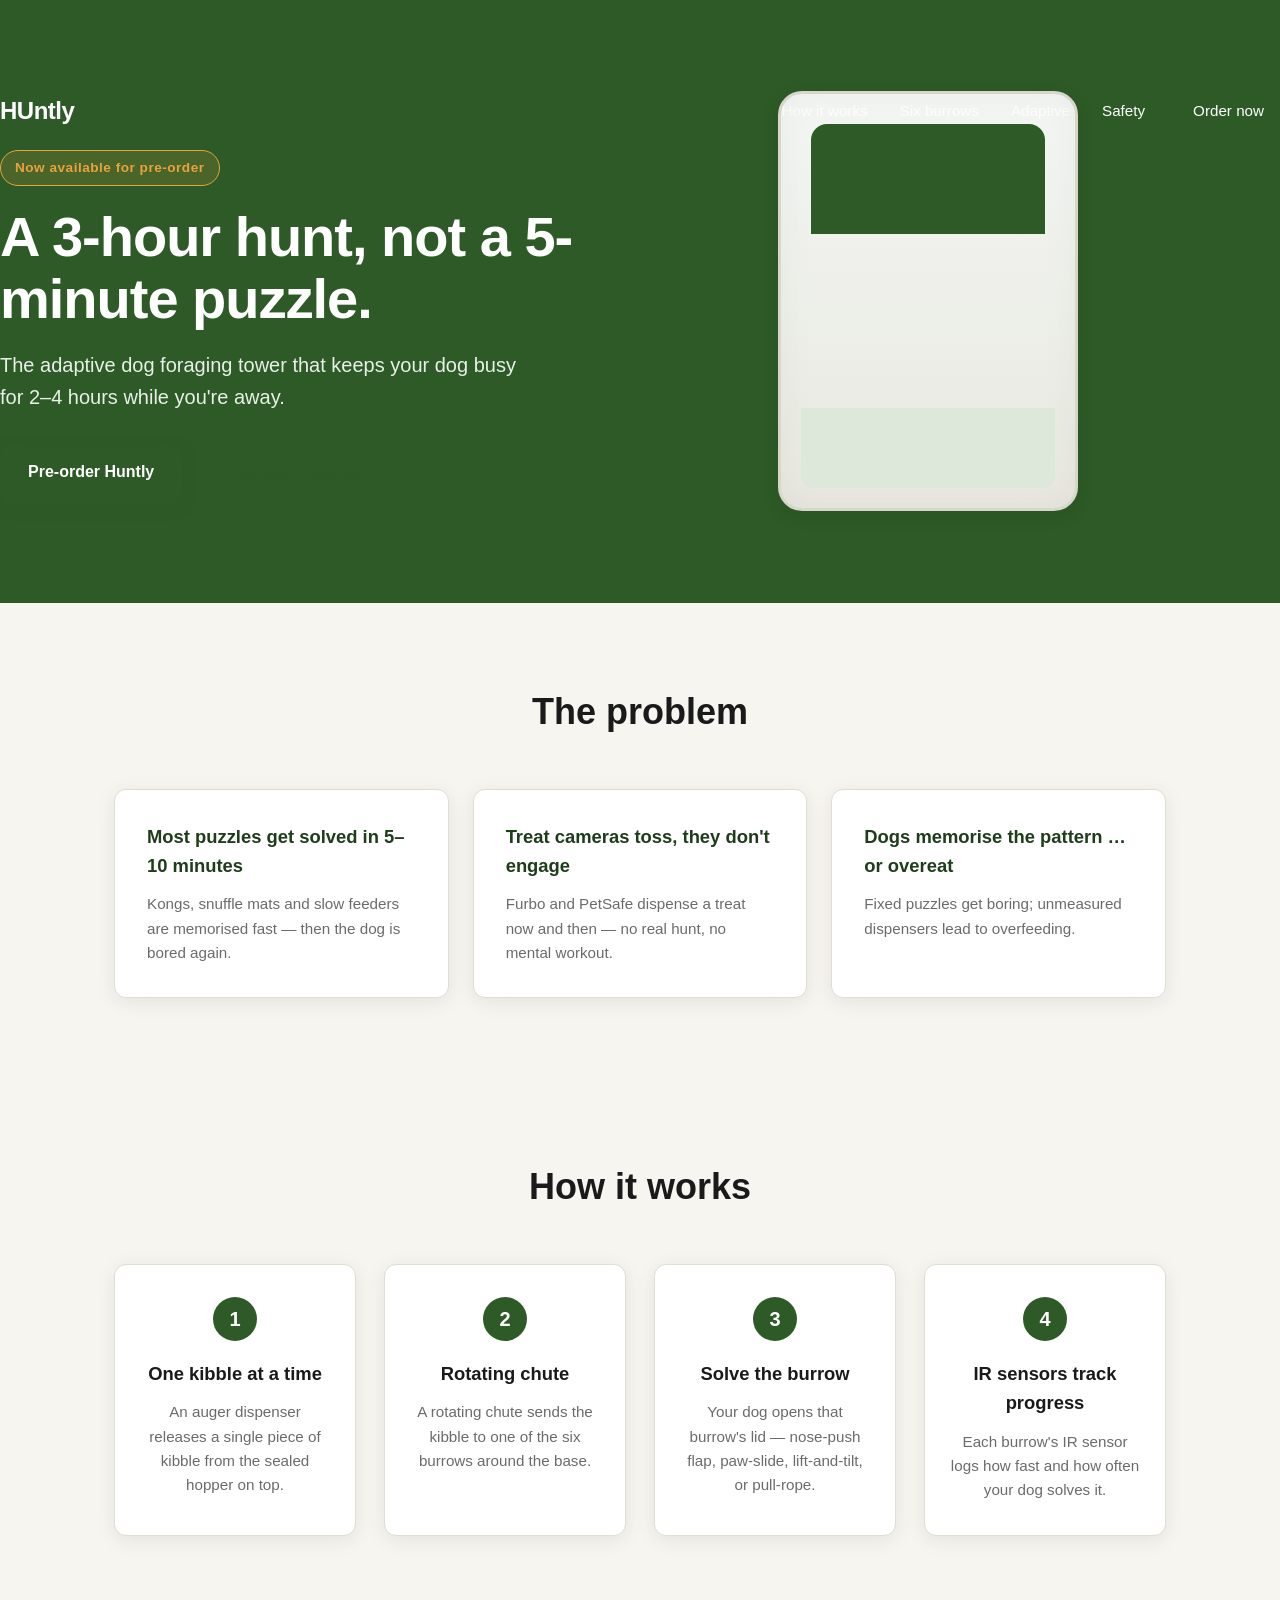
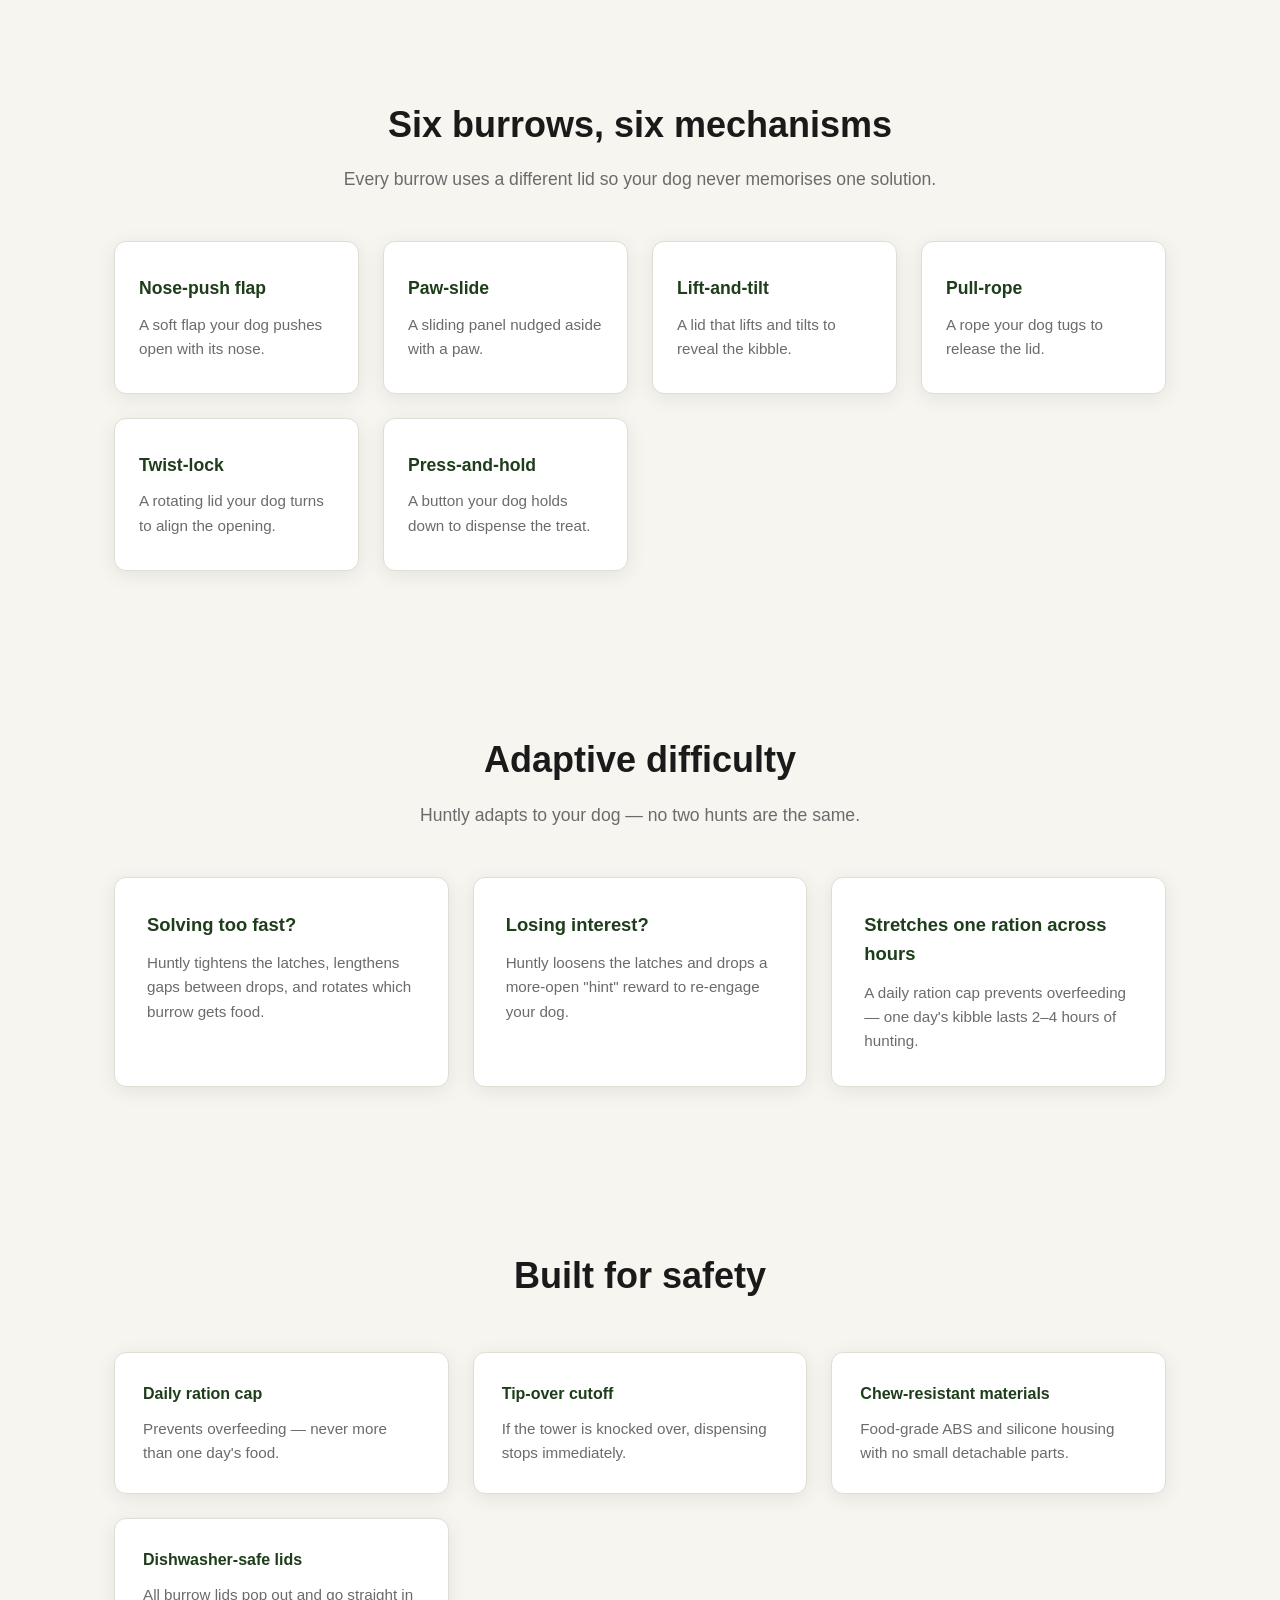
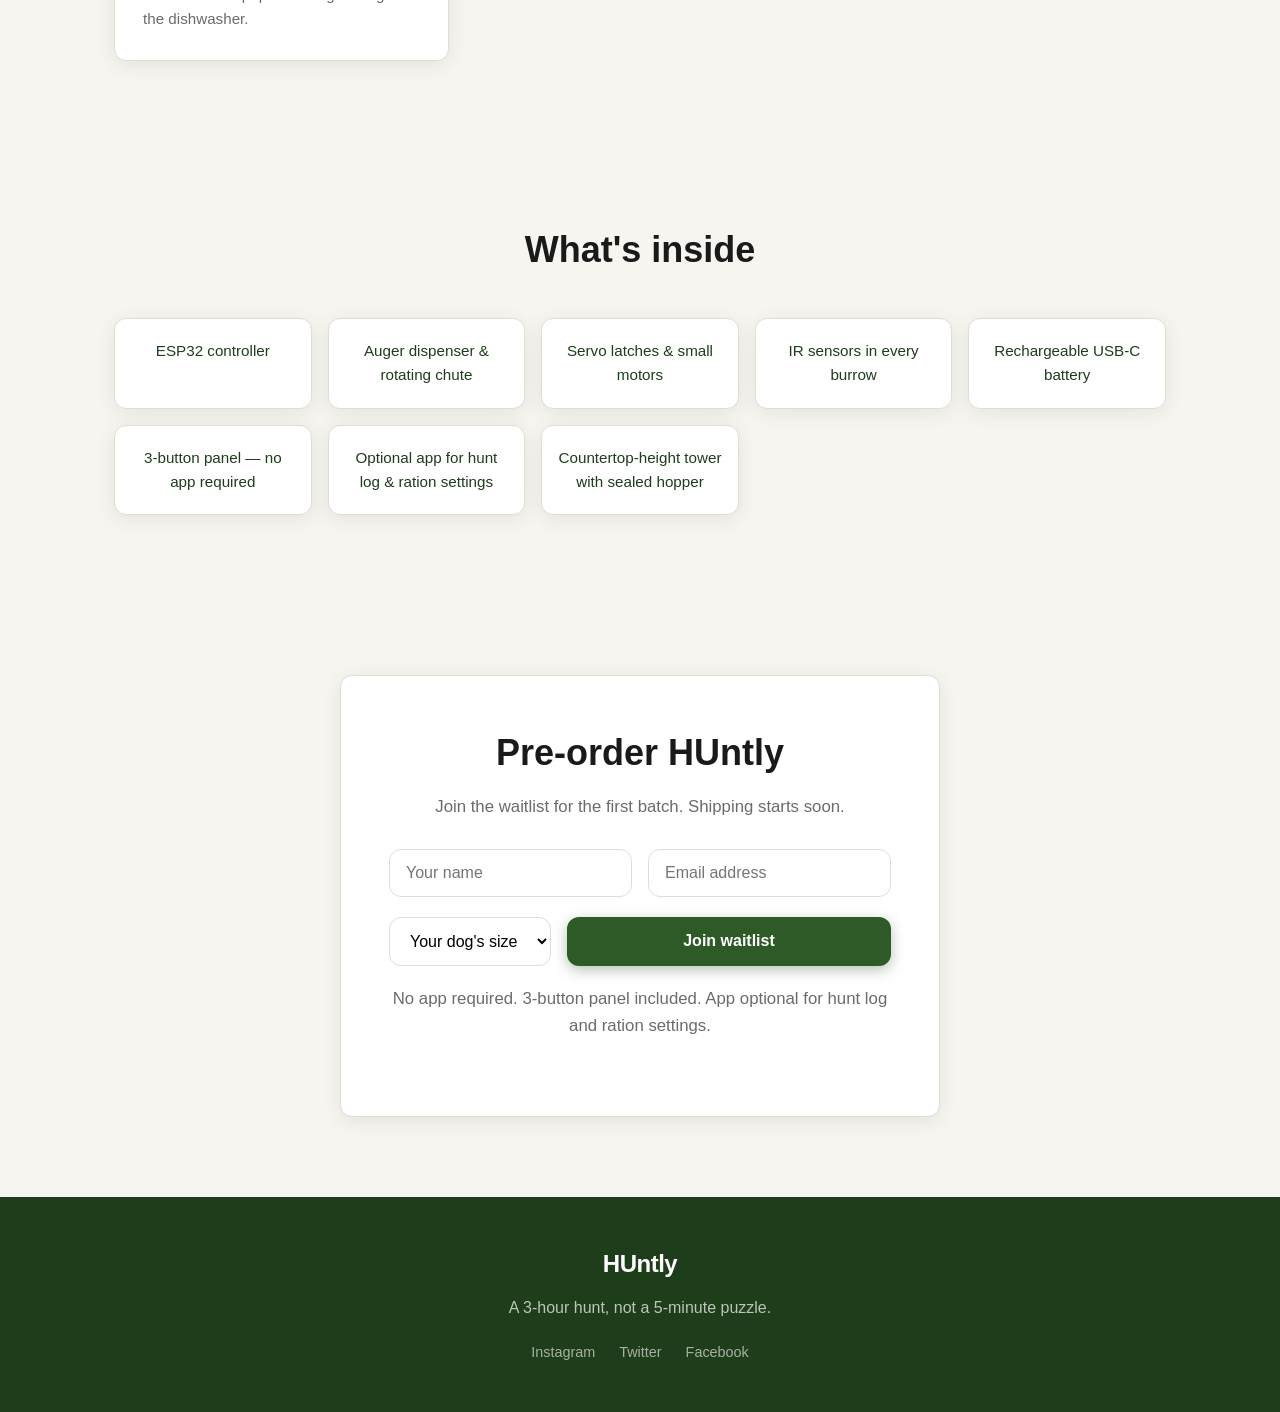
==== index.html @ b4125ae3 "Initial commit: HUntly landing page" ====
<!DOCTYPE html>
<html lang="en">
<head>
  <meta charset="UTF-8">
  <meta name="viewport" content="width=device-width, initial-scale=1.0">
  <title>HUntly — A 3-hour hunt, not a 5-minute puzzle</title>
  <link rel="stylesheet" href="style.css">
</head>
<body>
  <header class="hero">
    <nav class="nav">
      <div class="logo">HUntly</div>
      <ul class="nav-links">
        <li><a href="#how-it-works">How it works</a></li>
        <li><a href="#burrows">Six burrows</a></li>
        <li><a href="#adaptive">Adaptive</a></li>
        <li><a href="#safety">Safety</a></li>
        <li><a href="#order" class="cta">Order now</a></li>
      </ul>
    </nav>
    <div class="hero-content">
      <span class="badge">Now available for pre-order</span>
      <h1>A 3-hour hunt, not a 5-minute puzzle.</h1>
      <p class="subtitle">The adaptive dog foraging tower that keeps your dog busy for 2&ndash;4 hours while you're away.</p>
      <div class="hero-actions">
        <a href="#order" class="btn btn-primary">Pre-order Huntly</a>
        <a href="#how-it-works" class="btn btn-outline">See how it works</a>
      </div>
    </div>
    <div class="hero-visual">
      <div class="tower"></div>
    </div>
  </header>

  <section id="problem" class="section problem">
    <div class="container">
      <h2>The problem</h2>
      <div class="problem-grid">
        <div class="problem-card">
          <h3>Most puzzles get solved in 5&ndash;10 minutes</h3>
          <p>Kongs, snuffle mats and slow feeders are memorised fast &mdash; then the dog is bored again.</p>
        </div>
        <div class="problem-card">
          <h3>Treat cameras toss, they don't engage</h3>
          <p>Furbo and PetSafe dispense a treat now and then &mdash; no real hunt, no mental workout.</p>
        </div>
        <div class="problem-card">
          <h3>Dogs memorise the pattern &hellip; or overeat</h3>
          <p>Fixed puzzles get boring; unmeasured dispensers lead to overfeeding.</p>
        </div>
      </div>
    </div>
  </section>

  <section id="how-it-works" class="section how-it-works">
    <div class="container">
      <h2>How it works</h2>
      <div class="steps">
        <div class="step">
          <div class="step-number">1</div>
          <h3>One kibble at a time</h3>
          <p>An auger dispenser releases a single piece of kibble from the sealed hopper on top.</p>
        </div>
        <div class="step">
          <div class="step-number">2</div>
          <h3>Rotating chute</h3>
          <p>A rotating chute sends the kibble to one of the six burrows around the base.</p>
        </div>
        <div class="step">
          <div class="step-number">3</div>
          <h3>Solve the burrow</h3>
          <p>Your dog opens that burrow's lid &mdash; nose-push flap, paw-slide, lift-and-tilt, or pull-rope.</p>
        </div>
        <div class="step">
          <div class="step-number">4</div>
          <h3>IR sensors track progress</h3>
          <p>Each burrow's IR sensor logs how fast and how often your dog solves it.</p>
        </div>
      </div>
    </div>
  </section>

  <section id="burrows" class="section burrows">
    <div class="container">
      <h2>Six burrows, six mechanisms</h2>
      <p class="section-intro">Every burrow uses a different lid so your dog never memorises one solution.</p>
      <div class="burrow-grid">
        <div class="burrow-card">
          <h4>Nose-push flap</h4>
          <p>A soft flap your dog pushes open with its nose.</p>
        </div>
        <div class="burrow-card">
          <h4>Paw-slide</h4>
          <p>A sliding panel nudged aside with a paw.</p>
        </div>
        <div class="burrow-card">
          <h4>Lift-and-tilt</h4>
          <p>A lid that lifts and tilts to reveal the kibble.</p>
        </div>
        <div class="burrow-card">
          <h4>Pull-rope</h4>
          <p>A rope your dog tugs to release the lid.</p>
        </div>
        <div class="burrow-card">
          <h4>Twist-lock</h4>
          <p>A rotating lid your dog turns to align the opening.</p>
        </div>
        <div class="burrow-card">
          <h4>Press-and-hold</h4>
          <p>A button your dog holds down to dispense the treat.</p>
        </div>
      </div>
    </div>
  </section>

  <section id="adaptive" class="section adaptive">
    <div class="container">
      <h2>Adaptive difficulty</h2>
      <p class="section-intro">Huntly adapts to your dog &mdash; no two hunts are the same.</p>
      <div class="adaptive-grid">
        <div class="adaptive-card">
          <h3>Solving too fast?</h3>
          <p>Huntly tightens the latches, lengthens gaps between drops, and rotates which burrow gets food.</p>
        </div>
        <div class="adaptive-card">
          <h3>Losing interest?</h3>
          <p>Huntly loosens the latches and drops a more-open "hint" reward to re-engage your dog.</p>
        </div>
        <div class="adaptive-card">
          <h3>Stretches one ration across hours</h3>
          <p>A daily ration cap prevents overfeeding &mdash; one day's kibble lasts 2&ndash;4 hours of hunting.</p>
        </div>
      </div>
    </div>
  </section>

  <section id="safety" class="section safety">
    <div class="container">
      <h2>Built for safety</h2>
      <div class="safety-grid">
        <div class="safety-card">
          <h4>Daily ration cap</h4>
          <p>Prevents overfeeding &mdash; never more than one day's food.</p>
        </div>
        <div class="safety-card">
          <h4>Tip-over cutoff</h4>
          <p>If the tower is knocked over, dispensing stops immediately.</p>
        </div>
        <div class="safety-card">
          <h4>Chew-resistant materials</h4>
          <p>Food-grade ABS and silicone housing with no small detachable parts.</p>
        </div>
        <div class="safety-card">
          <h4>Dishwasher-safe lids</h4>
          <p>All burrow lids pop out and go straight in the dishwasher.</p>
        </div>
      </div>
    </div>
  </section>

  <section id="specs" class="section specs">
    <div class="container">
      <h2>What's inside</h2>
      <div class="specs-grid">
        <div class="spec-card">ESP32 controller</div>
        <div class="spec-card">Auger dispenser &amp; rotating chute</div>
        <div class="spec-card">Servo latches &amp; small motors</div>
        <div class="spec-card">IR sensors in every burrow</div>
        <div class="spec-card">Rechargeable USB-C battery</div>
        <div class="spec-card">3-button panel &mdash; no app required</div>
        <div class="spec-card">Optional app for hunt log &amp; ration settings</div>
        <div class="spec-card">Countertop-height tower with sealed hopper</div>
      </div>
    </div>
  </section>

  <section id="order" class="section order">
    <div class="container order-card">
      <h2>Pre-order HUntly</h2>
      <p>Join the waitlist for the first batch. Shipping starts soon.</p>
      <form id="order-form">
        <div class="form-row">
          <input type="text" name="name" placeholder="Your name" required>
          <input type="email" name="email" placeholder="Email address" required>
        </div>
        <div class="form-row">
          <select name="dog-size" required>
            <option value="">Your dog's size</option>
            <option>Small</option>
            <option>Medium</option>
            <option>Large</option>
          </select>
          <button type="submit" class="btn btn-primary btn-block">Join waitlist</button>
        </div>
      </form>
      <p class="form-note">No app required. 3-button panel included. App optional for hunt log and ration settings.</p>
    </div>
  </section>

  <footer>
    <div class="container">
      <div class="logo">HUntly</div>
      <p>A 3-hour hunt, not a 5-minute puzzle.</p>
      <div class="social">
        <a href="#">Instagram</a>
        <a href="#">Twitter</a>
        <a href="#">Facebook</a>
      </div>
    </div>
  </footer>

  <script src="script.js"></script>
</body>
</html>
---- style.css ----
* {
  margin: 0;
  padding: 0;
  box-sizing: border-box;
}

:root {
  --primary: #2d5a27;
  --primary-dark: #1e3d1a;
  --accent: #e8a33d;
  --accent-dark: #c98a2f;
  --bg: #f7f5f0;
  --surface: #ffffff;
  --text: #1a1a1a;
  --text-muted: #6b6b6b;
  --border: #e0ddd3;
  --success: #4caf50;
  --radius: 12px;
  --shadow: 0 4px 20px rgba(0, 0, 0, 0.08);
}

html {
  scroll-behavior: smooth;
}

body {
  font-family: -apple-system, BlinkMacSystemFont, 'Segoe UI', Roboto, Oxygen, Ubuntu, Cantarell, sans-serif;
  background: var(--bg);
  color: var(--text);
  line-height: 1.6;
}

a {
  color: inherit;
  text-decoration: none;
}

ul {
  list-style: none;
}

img {
  max-width: 100%;
  display: block;
}

.container {
  max-width: 1100px;
  margin: 0 auto;
  padding: 0 24px;
}

.section {
  padding: 80px 0;
}

.section-intro {
  color: var(--text-muted);
  max-width: 700px;
  margin: 0 auto 48px;
  text-align: center;
  font-size: 1.1rem;
}

.btn {
  display: inline-block;
  padding: 14px 28px;
  border-radius: var(--radius);
  font-weight: 600;
  font-size: 1rem;
  cursor: pointer;
  border: none;
  transition: transform 0.2s, box-shadow 0.2s;
}

.btn:hover {
  transform: translateY(-2px);
}

.btn:active {
  transform: translateY(0);
}

.btn-primary {
  background: var(--primary);
  color: #fff;
  box-shadow: 0 4px 14px rgba(45, 90, 39, 0.35);
}

.btn-primary:hover {
  background: var(--primary-dark);
}

.btn-outline {
  background: transparent;
  color: var(--primary);
  border: 2px solid var(--primary);
}

.btn-outline:hover {
  background: var(--primary);
  color: #fff;
}

.btn-block {
  width: 100%;
}

/* Nav */
.nav {
  display: flex;
  justify-content: space-between;
  align-items: center;
  padding: 20px 0;
}

.logo {
  font-size: 1.5rem;
  font-weight: 800;
  letter-spacing: -0.5px;
  color: var(--primary);
}

.nav-links {
  display: flex;
  gap: 32px;
}

.nav-links li a {
  font-weight: 500;
  color: var(--text);
  font-size: 0.95rem;
  transition: color 0.2s;
}

.nav-links li a:hover,
.nav-links li a.cta {
  color: var(--primary);
}

.nav-links li a.cta {
  background: var(--primary);
  color: #fff;
  padding: 8px 16px;
  border-radius: 6px;
}

.nav-links li a.cta:hover {
  background: var(--primary-dark);
  color: #fff;
}

/* Hero */
.hero {
  background: var(--primary);
  color: #fff;
  padding: 72px 0 100px;
  position: relative;
  overflow: hidden;
}

.hero .nav {
  color: #fff;
}

.hero .nav .logo {
  color: #fff;
}

.hero .nav-links li a {
  color: #fff;
}

.hero .nav-links li a:hover {
  color: var(--accent);
}

.hero-content {
  max-width: 640px;
}

.badge {
  display: inline-block;
  padding: 6px 14px;
  background: rgba(232, 163, 61, 0.15);
  color: var(--accent);
  border: 1px solid var(--accent);
  border-radius: 20px;
  font-size: 0.85rem;
  font-weight: 700;
  letter-spacing: 0.5px;
  margin-bottom: 20px;
}

.hero h1 {
  font-size: 3.5rem;
  line-height: 1.1;
  margin-bottom: 20px;
  letter-spacing: -1px;
}

.hero .subtitle {
  font-size: 1.25rem;
  color: rgba(255, 255, 255, 0.9);
  margin-bottom: 32px;
  max-width: 520px;
}

.hero-actions {
  display: flex;
  gap: 16px;
  flex-wrap: wrap;
}

.hero-visual {
  position: absolute;
  right: 0;
  top: 0;
  bottom: 0;
  width: 55%;
  display: flex;
  align-items: center;
  justify-content: center;
  opacity: 0.95;
}

.tower {
  width: 300px;
  height: 420px;
  background: linear-gradient(180deg, #ffffff 0%, #f2f0ea 100%);
  border: 3px solid var(--border);
  border-radius: 24px;
  box-shadow: var(--shadow), inset 0 0 40px rgba(0,0,0,0.04);
  position: relative;
  overflow: hidden;
}

.tower::before {
  content: "";
  position: absolute;
  top: 30px;
  left: 30px;
  right: 30px;
  height: 110px;
  background: var(--primary);
  border-radius: 16px 16px 0 0;
}

.tower::after {
  content: "";
  position: absolute;
  bottom: 20px;
  left: 20px;
  right: 20px;
  height: 80px;
  background: #e8f0e4;
  border-radius: 0 0 12px 12px;
}

.burrow {
  position: absolute;
  width: 52px;
  height: 52px;
  background: #d9ddd4;
  border: 2px solid var(--primary);
  border-radius: 10px;
}

.burrow-1 { top: 180px; left: 20px; }
.burrow-2 { top: 280px; left: 40px; }
.burrow-3 { top: 320px; right: 20px; }
.burrow-4 { top: 220px; right: 40px; }
.burrow-5 { top: 160px; right: 120px; }
.burrow-6 { top: 240px; left: 120px; }

/* Problem */
.problem h2 {
  text-align: center;
  font-size: 2.25rem;
  margin-bottom: 48px;
}

.problem-grid {
  display: grid;
  grid-template-columns: repeat(auto-fit, minmax(280px, 1fr));
  gap: 24px;
}

.problem-card {
  background: var(--surface);
  padding: 32px;
  border-radius: var(--radius);
  border: 1px solid var(--border);
  box-shadow: var(--shadow);
}

.problem-card h3 {
  font-size: 1.15rem;
  margin-bottom: 12px;
  color: var(--primary-dark);
}

.problem-card p {
  color: var(--text-muted);
  font-size: 0.95rem;
}

/* How it works */
.how-it-works h2 {
  text-align: center;
  font-size: 2.25rem;
  margin-bottom: 48px;
}

.steps {
  display: grid;
  grid-template-columns: repeat(auto-fit, minmax(220px, 1fr));
  gap: 28px;
}

.step {
  background: var(--surface);
  padding: 32px 24px;
  border-radius: var(--radius);
  border: 1px solid var(--border);
  text-align: center;
  box-shadow: var(--shadow);
}

.step-number {
  width: 44px;
  height: 44px;
  background: var(--primary);
  color: #fff;
  border-radius: 50%;
  display: flex;
  align-items: center;
  justify-content: center;
  font-size: 1.25rem;
  font-weight: 700;
  margin: 0 auto 18px;
}

.step h3 {
  font-size: 1.15rem;
  margin-bottom: 12px;
}

.step p {
  color: var(--text-muted);
  font-size: 0.95rem;
}

/* Burrows */
.burrows h2 {
  text-align: center;
  font-size: 2.25rem;
  margin-bottom: 12px;
}

.burrow-grid {
  display: grid;
  grid-template-columns: repeat(auto-fit, minmax(240px, 1fr));
  gap: 24px;
  margin-top: 40px;
}

.burrow-card {
  background: var(--surface);
  padding: 32px 24px;
  border-radius: var(--radius);
  border: 1px solid var(--border);
  box-shadow: var(--shadow);
}

.burrow-card h4 {
  font-size: 1.1rem;
  margin-bottom: 10px;
  color: var(--primary-dark);
}

.burrow-card p {
  color: var(--text-muted);
  font-size: 0.95rem;
}

/* Adaptive */
.adaptive h2 {
  text-align: center;
  font-size: 2.25rem;
  margin-bottom: 12px;
}

.adaptive-grid {
  display: grid;
  grid-template-columns: repeat(auto-fit, minmax(300px, 1fr));
  gap: 24px;
  margin-top: 40px;
}

.adaptive-card {
  background: var(--surface);
  padding: 32px;
  border-radius: var(--radius);
  border: 1px solid var(--border);
  box-shadow: var(--shadow);
}

.adaptive-card h3 {
  font-size: 1.15rem;
  margin-bottom: 12px;
  color: var(--primary-dark);
}

.adaptive-card p {
  color: var(--text-muted);
  font-size: 0.95rem;
}

/* Safety */
.safety h2 {
  text-align: center;
  font-size: 2.25rem;
  margin-bottom: 48px;
}

.safety-grid {
  display: grid;
  grid-template-columns: repeat(auto-fit, minmax(260px, 1fr));
  gap: 24px;
}

.safety-card {
  background: var(--surface);
  padding: 28px;
  border-radius: var(--radius);
  border: 1px solid var(--border);
  box-shadow: var(--shadow);
}

.safety-card h4 {
  font-size: 1rem;
  margin-bottom: 10px;
  color: var(--primary-dark);
}

.safety-card p {
  color: var(--text-muted);
  font-size: 0.95rem;
}

/* Specs */
.specs h2 {
  text-align: center;
  font-size: 2.25rem;
  margin-bottom: 40px;
}

.specs-grid {
  display: grid;
  grid-template-columns: repeat(auto-fill, minmax(180px, 1fr));
  gap: 16px;
}

.spec-card {
  background: var(--surface);
  padding: 20px 16px;
  border-radius: var(--radius);
  border: 1px solid var(--border);
  text-align: center;
  font-size: 0.95rem;
  font-weight: 500;
  color: var(--primary-dark);
  box-shadow: var(--shadow);
}

/* Order */
.order h2 {
  text-align: center;
  font-size: 2.25rem;
  margin-bottom: 12px;
}

.order-card {
  max-width: 600px;
  margin: 0 auto;
  background: var(--surface);
  padding: 48px;
  border-radius: var(--radius);
  border: 1px solid var(--border);
  box-shadow: var(--shadow);
  text-align: center;
}

.order-card p {
  color: var(--text-muted);
  margin-bottom: 28px;
  font-size: 1.05rem;
}

.form-row {
  display: flex;
  gap: 16px;
  margin-bottom: 20px;
}

.form-row input,
.form-row select {
  flex: 1;
  padding: 14px 16px;
  border: 1px solid var(--border);
  border-radius: var(--radius);
  font-size: 1rem;
  background: #fff;
}

.form-row input:focus,
.form-row select:focus {
  outline: none;
  border-color: var(--primary);
}

.form-note {
  margin-top: 20px;
  font-size: 0.85rem;
  color: var(--text-muted);
}

/* Footer */
footer {
  background: var(--primary-dark);
  color: #fff;
  padding: 48px 0;
}

footer .container {
  text-align: center;
}

footer .logo {
  color: #fff;
  margin-bottom: 12px;
  display: inline-block;
}

footer p {
  color: rgba(255,255,255,0.7);
  margin-bottom: 20px;
}

.social {
  display: flex;
  gap: 24px;
  justify-content: center;
}

.social a {
  color: rgba(255,255,255,0.6);
  font-size: 0.9rem;
  transition: color 0.2s;
}

.social a:hover {
  color: #fff;
}

@media (max-width: 768px) {
  .hero h1 {
    font-size: 2.5rem;
  }
  .hero-visual {
    display: none;
  }
  .nav-links {
    display: none;
  }
  .form-row {
    flex-direction: column;
  }
  footer .container {
    text-align: center;
  }
  .social {
    justify-content: center;
  }
}
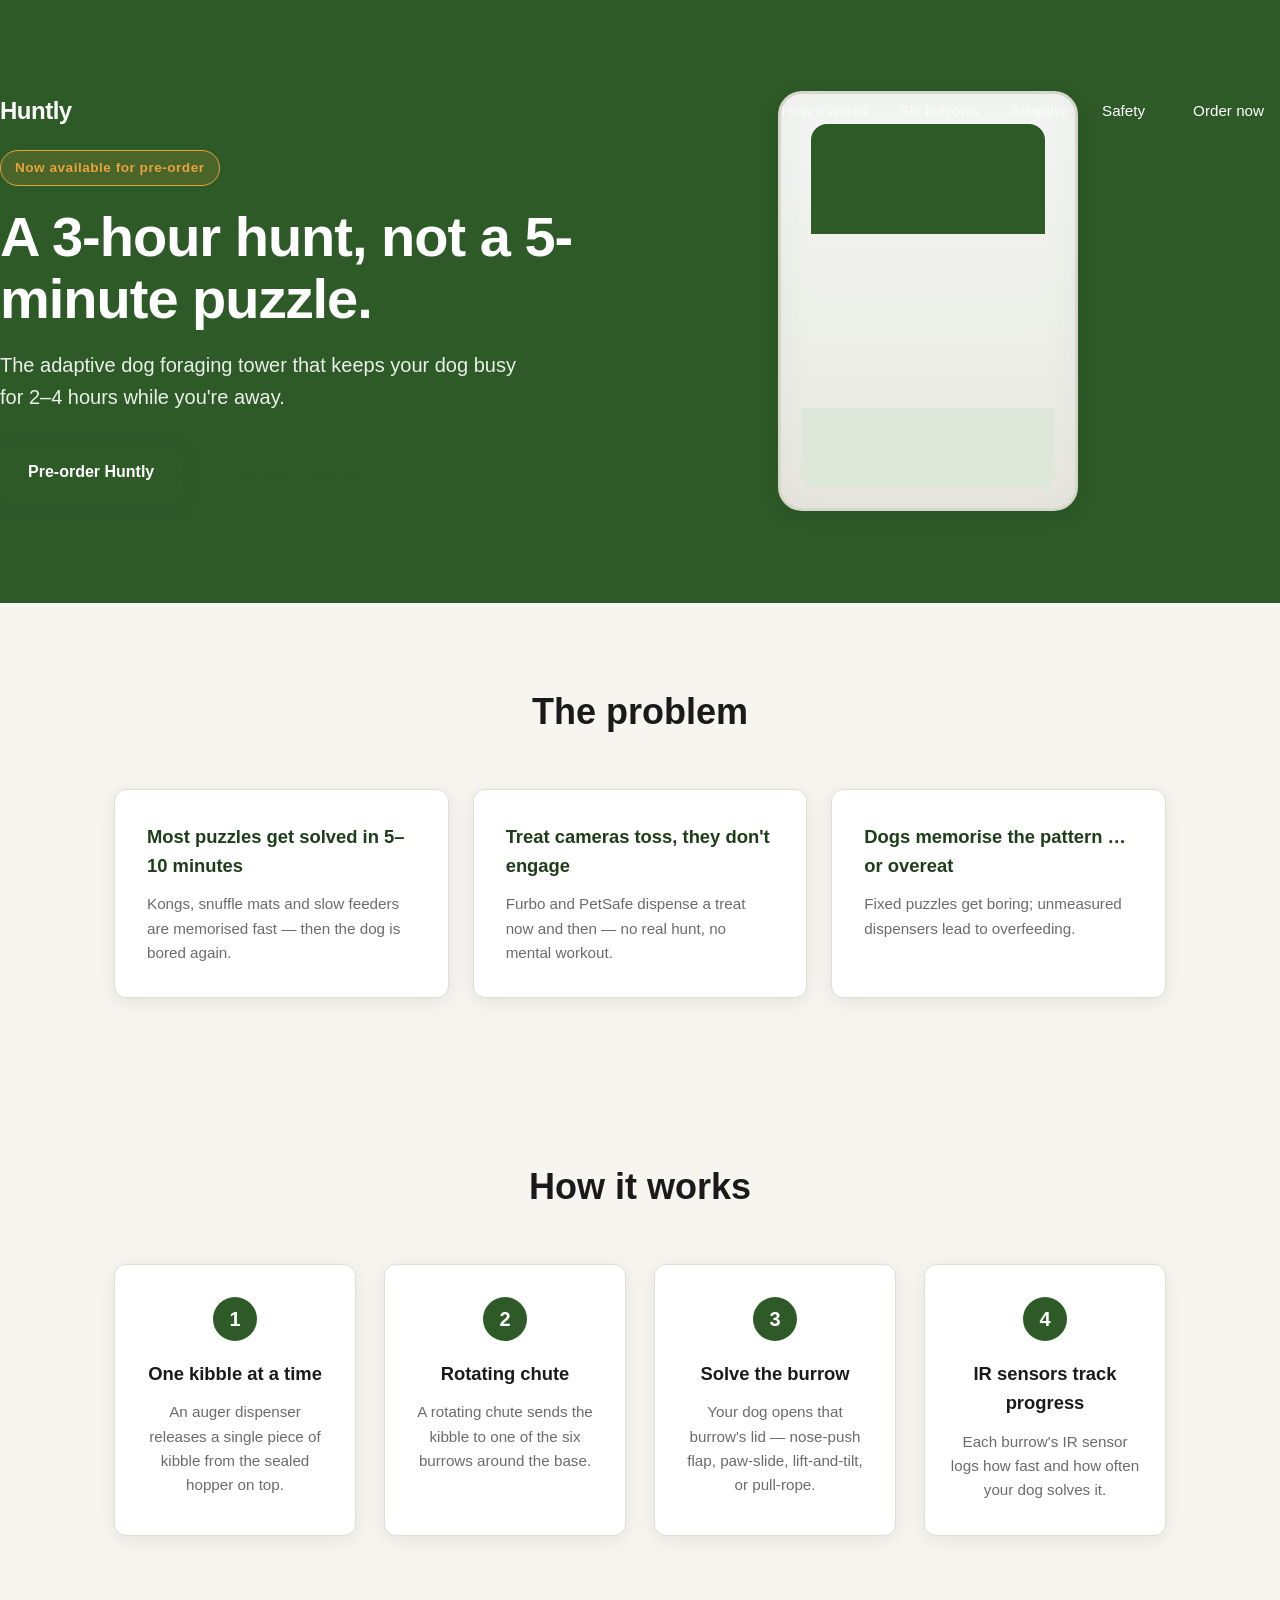
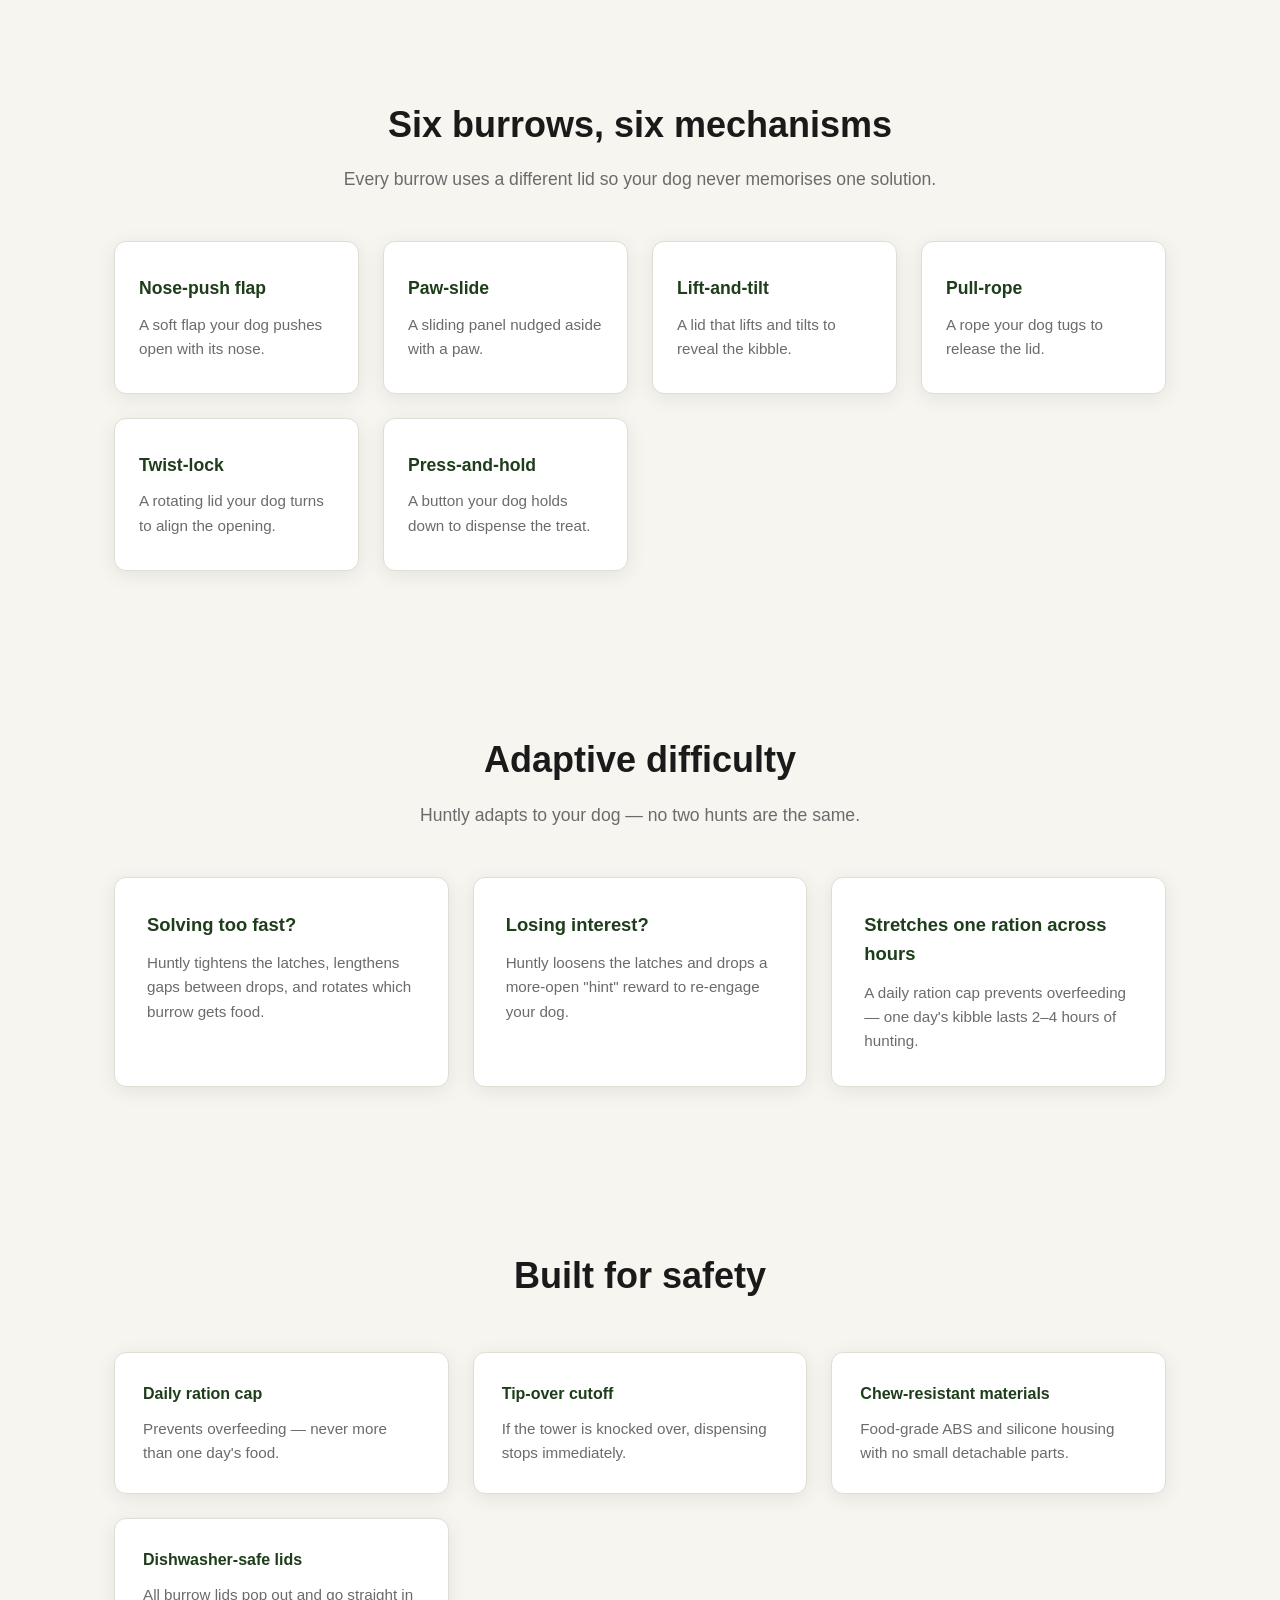
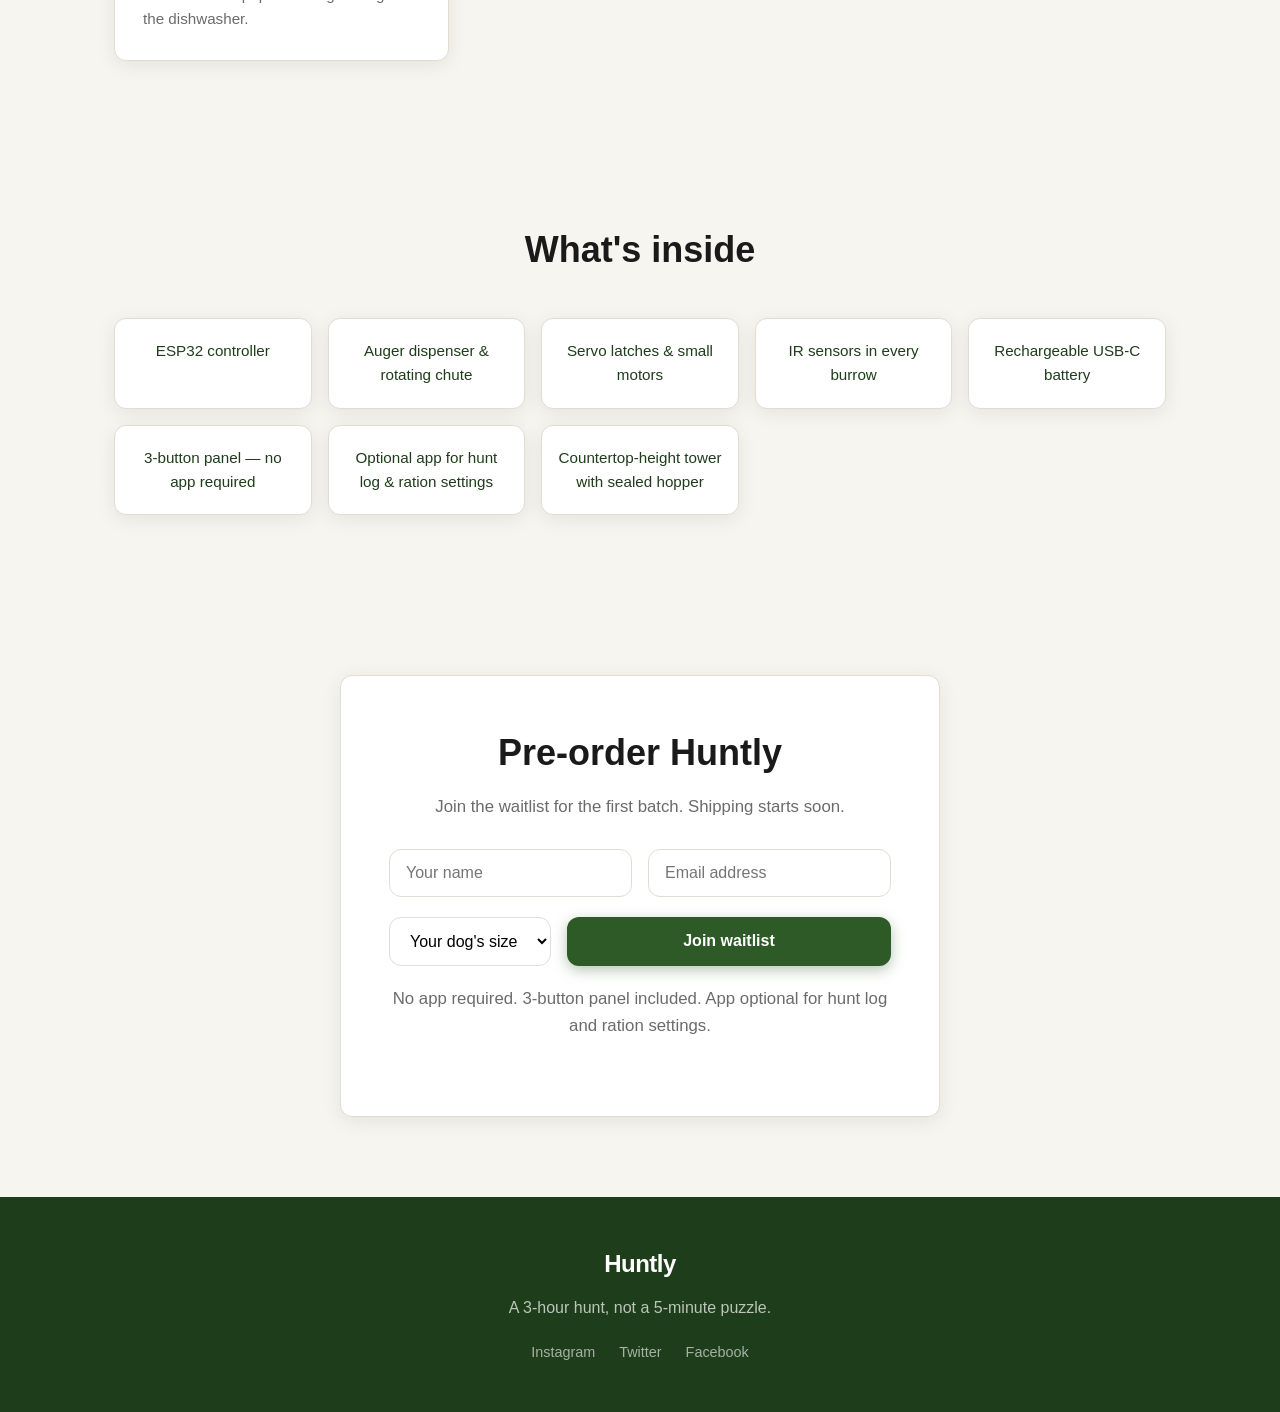
==== commit e04f0ef7: "Fix product name to Huntly" ====
--- a/index.html
+++ b/index.html
@@ -3,13 +3,13 @@
 <head>
   <meta charset="UTF-8">
   <meta name="viewport" content="width=device-width, initial-scale=1.0">
-  <title>HUntly — A 3-hour hunt, not a 5-minute puzzle</title>
+  <title>Huntly — A 3-hour hunt, not a 5-minute puzzle</title>
   <link rel="stylesheet" href="style.css">
 </head>
 <body>
   <header class="hero">
     <nav class="nav">
-      <div class="logo">HUntly</div>
+      <div class="logo">Huntly</div>
       <ul class="nav-links">
         <li><a href="#how-it-works">How it works</a></li>
         <li><a href="#burrows">Six burrows</a></li>
@@ -176,7 +176,7 @@
 
   <section id="order" class="section order">
     <div class="container order-card">
-      <h2>Pre-order HUntly</h2>
+      <h2>Pre-order Huntly</h2>
       <p>Join the waitlist for the first batch. Shipping starts soon.</p>
       <form id="order-form">
         <div class="form-row">
@@ -199,7 +199,7 @@
 
   <footer>
     <div class="container">
-      <div class="logo">HUntly</div>
+      <div class="logo">Huntly</div>
       <p>A 3-hour hunt, not a 5-minute puzzle.</p>
       <div class="social">
         <a href="#">Instagram</a>
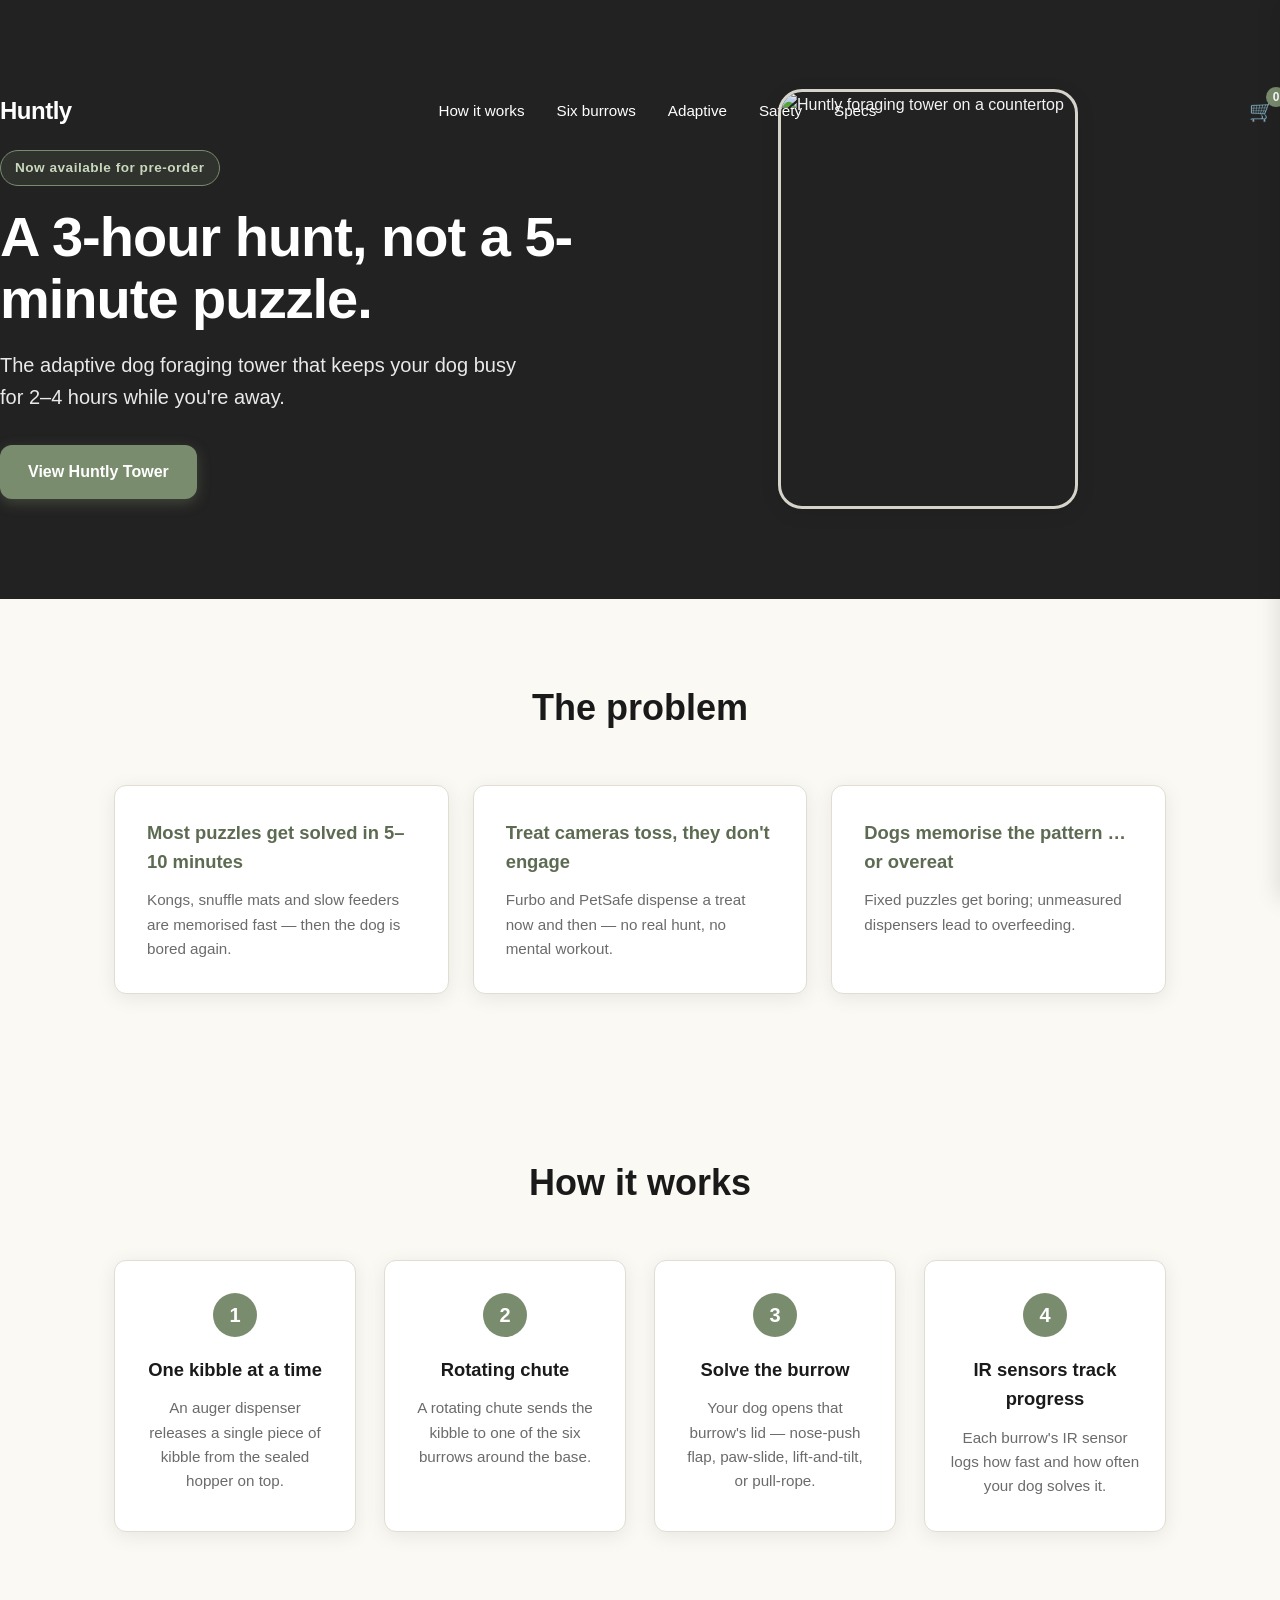
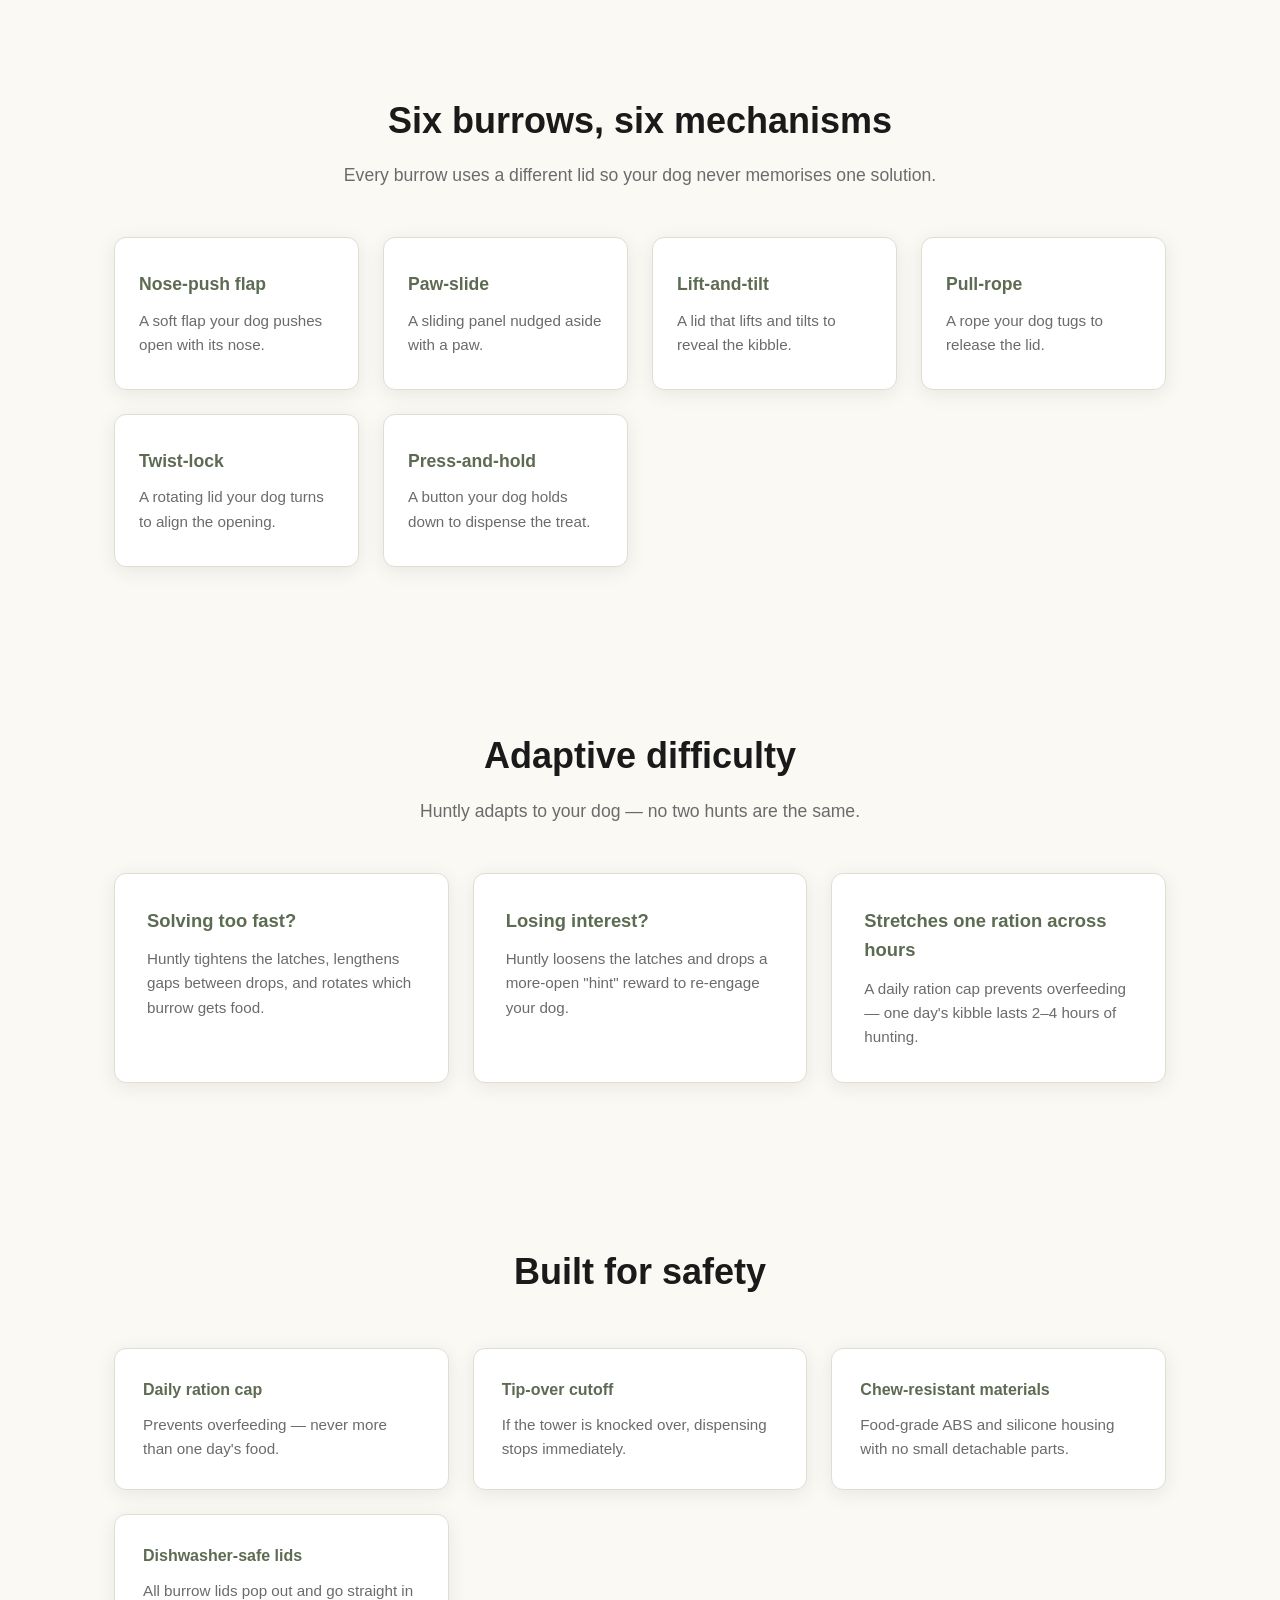
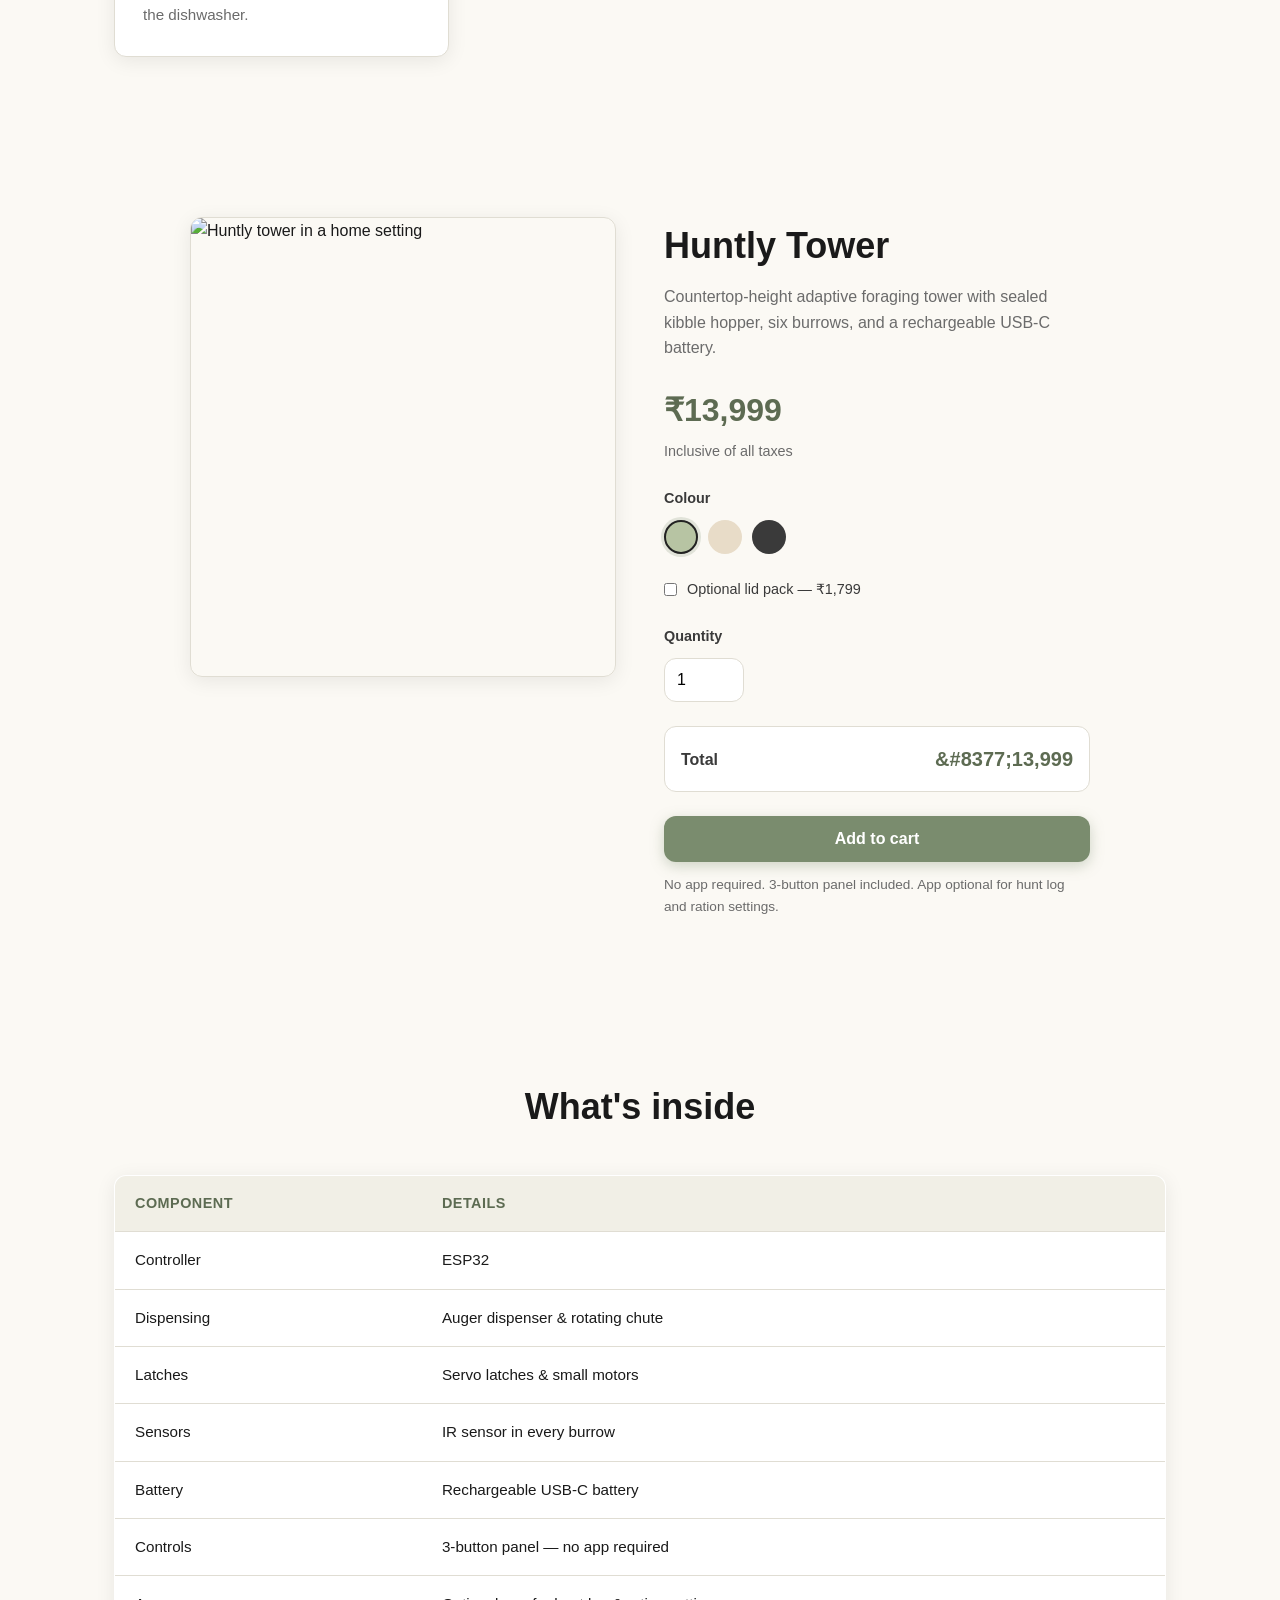
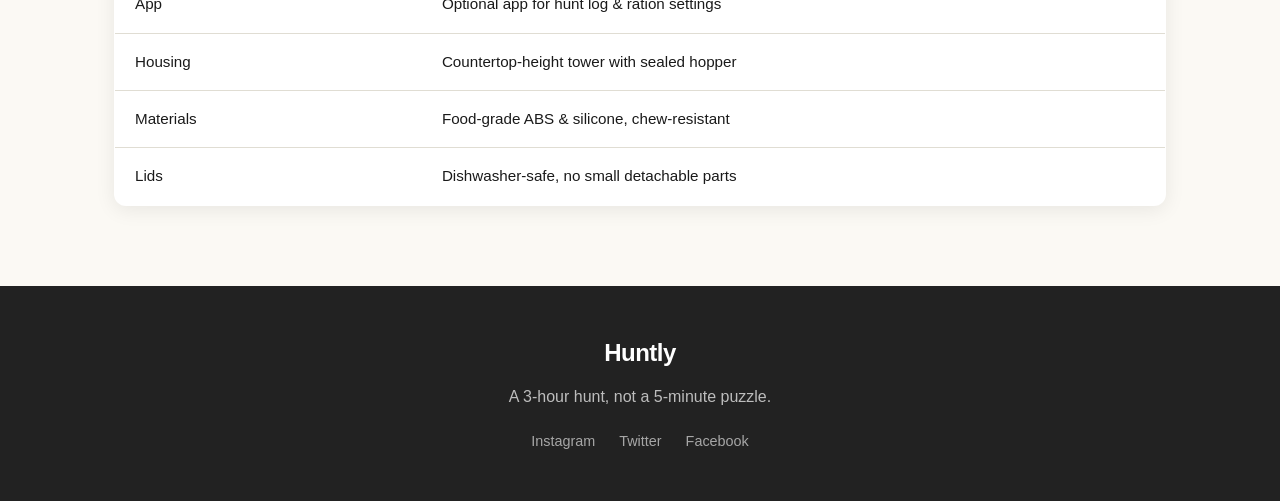
==== commit af80a24a: "Add product section, cart drawer, and README" ====
--- a/index.html
+++ b/index.html
@@ -15,20 +15,23 @@
         <li><a href="#burrows">Six burrows</a></li>
         <li><a href="#adaptive">Adaptive</a></li>
         <li><a href="#safety">Safety</a></li>
-        <li><a href="#order" class="cta">Order now</a></li>
+        <li><a href="#specs">Specs</a></li>
       </ul>
+      <div class="nav-actions">
+        <button class="nav-cart" aria-label="Cart" id="nav-cart">
+          <span class="cart-icon">&#x1F6D2;</span>
+          <span class="cart-count" id="cart-count">0</span>
+        </button>
+      </div>
     </nav>
     <div class="hero-content">
       <span class="badge">Now available for pre-order</span>
       <h1>A 3-hour hunt, not a 5-minute puzzle.</h1>
       <p class="subtitle">The adaptive dog foraging tower that keeps your dog busy for 2&ndash;4 hours while you're away.</p>
-      <div class="hero-actions">
-        <a href="#order" class="btn btn-primary">Pre-order Huntly</a>
-        <a href="#how-it-works" class="btn btn-outline">See how it works</a>
-      </div>
+      <a href="#product" class="btn btn-primary">View Huntly Tower</a>
     </div>
     <div class="hero-visual">
-      <div class="tower"></div>
+      <img src="/images/hero.jpg" alt="Huntly foraging tower on a countertop" class="hero-img">
     </div>
   </header>
 
@@ -158,42 +161,70 @@
     </div>
   </section>
 
+  <section id="product" class="section product">
+    <div class="container">
+      <div class="product-inner">
+        <div class="product-gallery">
+          <img src="/images/lifestyle.jpg" alt="Huntly tower in a home setting" class="product-img main-img">
+        </div>
+        <div class="product-details">
+          <h2>Huntly Tower</h2>
+          <p class="product-desc">Countertop-height adaptive foraging tower with sealed kibble hopper, six burrows, and a rechargeable USB-C battery.</p>
+          <div class="price-block">
+            <span class="price">&#8377;13,999</span>
+            <span class="price-note">Inclusive of all taxes</span>
+          </div>
+          <div class="color-options">
+            <label class="color-label">Colour</label>
+            <div class="swatches" role="radiogroup" aria-labelledby="color-label">
+              <button type="button" class="swatch" data-color="sage" aria-pressed="true" aria-label="Sage" id="swatch-sage"></button>
+              <button type="button" class="swatch" data-color="sand" aria-pressed="false" aria-label="Sand" id="swatch-sand"></button>
+              <button type="button" class="swatch" data-color="charcoal" aria-pressed="false" aria-label="Charcoal" id="swatch-charcoal"></button>
+            </div>
+          </div>
+          <div class="addon-options">
+            <label class="addon-label">
+              <input type="checkbox" id="lid-pack">
+              Optional lid pack &mdash; &#8377;1,799
+            </label>
+          </div>
+          <div class="qty-selector">
+            <label for="product-qty">Quantity</label>
+            <input type="number" id="product-qty" min="1" max="10" value="1">
+          </div>
+          <div class="total-block">
+            <span class="total-label">Total</span>
+            <span class="total-price" id="product-total">&#8377;13,999</span>
+          </div>
+          <button class="btn btn-primary btn-block add-to-cart" id="add-to-cart" aria-label="Add Huntly Tower to cart">
+            Add to cart
+          </button>
+          <p class="product-note">No app required. 3-button panel included. App optional for hunt log and ration settings.</p>
+        </div>
+      </div>
+    </div>
+  </section>
+
   <section id="specs" class="section specs">
     <div class="container">
       <h2>What's inside</h2>
-      <div class="specs-grid">
-        <div class="spec-card">ESP32 controller</div>
-        <div class="spec-card">Auger dispenser &amp; rotating chute</div>
-        <div class="spec-card">Servo latches &amp; small motors</div>
-        <div class="spec-card">IR sensors in every burrow</div>
-        <div class="spec-card">Rechargeable USB-C battery</div>
-        <div class="spec-card">3-button panel &mdash; no app required</div>
-        <div class="spec-card">Optional app for hunt log &amp; ration settings</div>
-        <div class="spec-card">Countertop-height tower with sealed hopper</div>
-      </div>
-    </div>
-  </section>
-
-  <section id="order" class="section order">
-    <div class="container order-card">
-      <h2>Pre-order Huntly</h2>
-      <p>Join the waitlist for the first batch. Shipping starts soon.</p>
-      <form id="order-form">
-        <div class="form-row">
-          <input type="text" name="name" placeholder="Your name" required>
-          <input type="email" name="email" placeholder="Email address" required>
-        </div>
-        <div class="form-row">
-          <select name="dog-size" required>
-            <option value="">Your dog's size</option>
-            <option>Small</option>
-            <option>Medium</option>
-            <option>Large</option>
-          </select>
-          <button type="submit" class="btn btn-primary btn-block">Join waitlist</button>
-        </div>
-      </form>
-      <p class="form-note">No app required. 3-button panel included. App optional for hunt log and ration settings.</p>
+      <table class="specs-table">
+        <thead>
+          <tr><th>Component</th><th>Details</th></tr>
+        </thead>
+        <tbody>
+          <tr><td>Controller</td><td>ESP32</td></tr>
+          <tr><td>Dispensing</td><td>Auger dispenser &amp; rotating chute</td></tr>
+          <tr><td>Latches</td><td>Servo latches &amp; small motors</td></tr>
+          <tr><td>Sensors</td><td>IR sensor in every burrow</td></tr>
+          <tr><td>Battery</td><td>Rechargeable USB-C battery</td></tr>
+          <tr><td>Controls</td><td>3-button panel &mdash; no app required</td></tr>
+          <tr><td>App</td><td>Optional app for hunt log &amp; ration settings</td></tr>
+          <tr><td>Housing</td><td>Countertop-height tower with sealed hopper</td></tr>
+          <tr><td>Materials</td><td>Food-grade ABS &amp; silicone, chew-resistant</td></tr>
+          <tr><td>Lids</td><td>Dishwasher-safe, no small detachable parts</td></tr>
+        </tbody>
+      </table>
     </div>
   </section>
 
@@ -209,6 +240,27 @@
     </div>
   </footer>
 
+  <!-- Cart Drawer -->
+  <div class="cart-overlay" id="cart-overlay"></div>
+  <div class="cart-drawer" id="cart-drawer" role="dialog" aria-modal="true" aria-label="Shopping cart">
+    <button class="cart-close" id="cart-close" aria-label="Close cart">&times;</button>
+    <div class="cart-header">
+      <h3>Your cart</h3>
+      <span class="cart-item-count" id="drawer-item-count">0 items</span>
+    </div>
+    <div class="cart-items" id="cart-items">
+      <!-- empty state injected by JS -->
+    </div>
+    <div class="cart-footer">
+      <div class="cart-totals">
+        <div class="total-row"><span>Subtotal</span><span id="cart-subtotal">&#8377;0</span></div>
+        <div class="total-row"><span>Shipping</span><span id="cart-shipping">&#8377;149</span></div>
+        <div class="total-row total-row-final"><span>Total</span><span id="cart-total">&#8377;149</span></div>
+      </div>
+      <button class="btn btn-primary btn-block" id="checkout-btn" disabled>Checkout</button>
+    </div>
+  </div>
+
   <script src="script.js"></script>
 </body>
 </html>
--- a/style.css
+++ b/style.css
@@ -5,11 +5,11 @@
 }
 
 :root {
-  --primary: #2d5a27;
-  --primary-dark: #1e3d1a;
-  --accent: #e8a33d;
-  --accent-dark: #c98a2f;
-  --bg: #f7f5f0;
+  --primary: #7a8c6e;
+  --primary-dark: #5d6b52;
+  --accent: #3a3a3a;
+  --accent-dark: #222222;
+  --bg: #fbf9f4;
   --surface: #ffffff;
   --text: #1a1a1a;
   --text-muted: #6b6b6b;
@@ -70,7 +70,7 @@
   font-size: 1rem;
   cursor: pointer;
   border: none;
-  transition: transform 0.2s, box-shadow 0.2s;
+  transition: transform 0.2s, box-shadow 0.2s, background 0.2s;
 }
 
 .btn:hover {
@@ -81,25 +81,20 @@
   transform: translateY(0);
 }
 
+.btn:disabled {
+  opacity: 0.5;
+  cursor: not-allowed;
+  transform: none;
+}
+
 .btn-primary {
   background: var(--primary);
   color: #fff;
-  box-shadow: 0 4px 14px rgba(45, 90, 39, 0.35);
-}
-
-.btn-primary:hover {
+  box-shadow: 0 4px 14px rgba(122, 140, 110, 0.35);
+}
+
+.btn-primary:hover:not(:disabled) {
   background: var(--primary-dark);
-}
-
-.btn-outline {
-  background: transparent;
-  color: var(--primary);
-  border: 2px solid var(--primary);
-}
-
-.btn-outline:hover {
-  background: var(--primary);
-  color: #fff;
 }
 
 .btn-block {
@@ -133,26 +128,48 @@
   transition: color 0.2s;
 }
 
-.nav-links li a:hover,
-.nav-links li a.cta {
+.nav-links li a:hover {
   color: var(--primary);
 }
 
-.nav-links li a.cta {
+.nav-actions {
+  display: flex;
+  align-items: center;
+  gap: 16px;
+}
+
+.nav-cart {
+  position: relative;
+  background: none;
+  border: none;
+  cursor: pointer;
+  font-size: 1.25rem;
+  color: var(--text);
+  padding: 6px;
+  display: flex;
+  align-items: center;
+  justify-content: center;
+}
+
+.cart-count {
+  position: absolute;
+  top: -6px;
+  right: -6px;
+  width: 20px;
+  height: 20px;
   background: var(--primary);
   color: #fff;
-  padding: 8px 16px;
-  border-radius: 6px;
-}
-
-.nav-links li a.cta:hover {
-  background: var(--primary-dark);
-  color: #fff;
+  border-radius: 50%;
+  font-size: 0.75rem;
+  font-weight: 700;
+  display: flex;
+  align-items: center;
+  justify-content: center;
 }
 
 /* Hero */
 .hero {
-  background: var(--primary);
+  background: var(--accent-dark);
   color: #fff;
   padding: 72px 0 100px;
   position: relative;
@@ -172,7 +189,11 @@
 }
 
 .hero .nav-links li a:hover {
-  color: var(--accent);
+  color: var(--primary);
+}
+
+.hero .cart-icon {
+  color: #fff;
 }
 
 .hero-content {
@@ -182,9 +203,9 @@
 .badge {
   display: inline-block;
   padding: 6px 14px;
-  background: rgba(232, 163, 61, 0.15);
-  color: var(--accent);
-  border: 1px solid var(--accent);
+  background: rgba(122, 140, 110, 0.15);
+  color: #c9d8bd;
+  border: 1px solid var(--primary);
   border-radius: 20px;
   font-size: 0.85rem;
   font-weight: 700;
@@ -204,12 +225,6 @@
   color: rgba(255, 255, 255, 0.9);
   margin-bottom: 32px;
   max-width: 520px;
-}
-
-.hero-actions {
-  display: flex;
-  gap: 16px;
-  flex-wrap: wrap;
 }
 
 .hero-visual {
@@ -224,54 +239,20 @@
   opacity: 0.95;
 }
 
-.tower {
+.hero-img {
   width: 300px;
   height: 420px;
-  background: linear-gradient(180deg, #ffffff 0%, #f2f0ea 100%);
+  object-fit: cover;
+  border-radius: 24px;
   border: 3px solid var(--border);
-  border-radius: 24px;
-  box-shadow: var(--shadow), inset 0 0 40px rgba(0,0,0,0.04);
-  position: relative;
-  overflow: hidden;
-}
-
-.tower::before {
-  content: "";
-  position: absolute;
-  top: 30px;
-  left: 30px;
-  right: 30px;
-  height: 110px;
-  background: var(--primary);
-  border-radius: 16px 16px 0 0;
-}
-
-.tower::after {
-  content: "";
-  position: absolute;
-  bottom: 20px;
-  left: 20px;
-  right: 20px;
-  height: 80px;
-  background: #e8f0e4;
-  border-radius: 0 0 12px 12px;
-}
-
-.burrow {
-  position: absolute;
-  width: 52px;
-  height: 52px;
-  background: #d9ddd4;
-  border: 2px solid var(--primary);
-  border-radius: 10px;
-}
-
-.burrow-1 { top: 180px; left: 20px; }
-.burrow-2 { top: 280px; left: 40px; }
-.burrow-3 { top: 320px; right: 20px; }
-.burrow-4 { top: 220px; right: 40px; }
-.burrow-5 { top: 160px; right: 120px; }
-.burrow-6 { top: 240px; left: 120px; }
+  box-shadow: var(--shadow);
+}
+
+@supports not (object-fit: cover) {
+  .hero-img {
+    background: #e8f0e4;
+  }
+}
 
 /* Problem */
 .problem h2 {
@@ -449,86 +430,212 @@
   font-size: 0.95rem;
 }
 
-/* Specs */
+/* Product */
+.product h2 {
+  text-align: center;
+  font-size: 2.25rem;
+  margin-bottom: 8px;
+}
+
+.product-inner {
+  max-width: 900px;
+  margin: 0 auto;
+  display: grid;
+  grid-template-columns: 1fr 1fr;
+  gap: 48px;
+  align-items: start;
+}
+
+.product-gallery .product-img {
+  width: 100%;
+  height: 460px;
+  object-fit: cover;
+  border-radius: var(--radius);
+  border: 1px solid var(--border);
+  box-shadow: var(--shadow);
+}
+
+.product-details h2 {
+  text-align: left;
+  margin-bottom: 10px;
+}
+
+.product-desc {
+  color: var(--text-muted);
+  margin-bottom: 24px;
+  font-size: 1rem;
+}
+
+.price-block {
+  margin-bottom: 24px;
+}
+
+.price {
+  font-size: 2rem;
+  font-weight: 700;
+  color: var(--primary-dark);
+}
+
+.price-note {
+  display: block;
+  font-size: 0.9rem;
+  color: var(--text-muted);
+  margin-top: 4px;
+}
+
+.color-options {
+  margin-bottom: 24px;
+}
+
+.color-label, .addon-label, .qty-selector label {
+  display: block;
+  font-size: 0.9rem;
+  font-weight: 600;
+  margin-bottom: 10px;
+  color: var(--accent);
+}
+
+.swatches {
+  display: flex;
+  gap: 10px;
+}
+
+.swatch {
+  width: 34px;
+  height: 34px;
+  border-radius: 50%;
+  border: 2px solid transparent;
+  cursor: pointer;
+  transition: transform 0.2s, border-color 0.2s;
+}
+
+.swatch:hover {
+  transform: scale(1.1);
+}
+
+.swatch[data-color="sage"] {
+  background: #b7c4a3;
+}
+
+.swatch[data-color="sand"] {
+  background: #e8dcc8;
+}
+
+.swatch[data-color="charcoal"] {
+  background: #3a3a3a;
+}
+
+.swatch[aria-pressed="true"] {
+  border-color: var(--accent-dark);
+  box-shadow: 0 0 0 3px rgba(122, 140, 110, 0.2);
+}
+
+.addon-options {
+  margin-bottom: 24px;
+}
+
+.addon-label {
+  display: flex;
+  align-items: center;
+  gap: 10px;
+  font-weight: 500;
+  cursor: pointer;
+}
+
+.addon-label input {
+  accent-color: var(--primary);
+}
+
+.qty-selector {
+  margin-bottom: 24px;
+}
+
+.qty-selector input {
+  width: 80px;
+  padding: 12px;
+  border: 1px solid var(--border);
+  border-radius: var(--radius);
+  font-size: 1rem;
+  background: #fff;
+}
+
+.qty-selector input:focus {
+  outline: none;
+  border-color: var(--primary);
+}
+
+.total-block {
+  display: flex;
+  justify-content: space-between;
+  align-items: center;
+  padding: 16px;
+  background: var(--surface);
+  border: 1px solid var(--border);
+  border-radius: var(--radius);
+  margin-bottom: 24px;
+}
+
+.total-label {
+  font-weight: 600;
+  color: var(--accent);
+}
+
+.total-price {
+  font-size: 1.25rem;
+  font-weight: 700;
+  color: var(--primary-dark);
+}
+
+.product-note {
+  font-size: 0.85rem;
+  color: var(--text-muted);
+  margin-top: 12px;
+}
+
+/* Specs table */
 .specs h2 {
   text-align: center;
   font-size: 2.25rem;
   margin-bottom: 40px;
 }
 
-.specs-grid {
-  display: grid;
-  grid-template-columns: repeat(auto-fill, minmax(180px, 1fr));
-  gap: 16px;
-}
-
-.spec-card {
+.specs-table {
+  width: 100%;
+  border-collapse: collapse;
   background: var(--surface);
-  padding: 20px 16px;
-  border-radius: var(--radius);
-  border: 1px solid var(--border);
-  text-align: center;
+  border-radius: var(--radius);
+  overflow: hidden;
+  border: 1px solid var(--border);
+  box-shadow: var(--shadow);
+}
+
+.specs-table th,
+.specs-table td {
+  padding: 16px 20px;
+  text-align: left;
+  border-bottom: 1px solid var(--border);
+}
+
+.specs-table th {
+  background: #f1efe6;
+  font-weight: 700;
+  color: var(--primary-dark);
+  font-size: 0.9rem;
+  text-transform: uppercase;
+  letter-spacing: 0.5px;
+}
+
+.specs-table tr:last-child td {
+  border-bottom: none;
+}
+
+.specs-table td {
   font-size: 0.95rem;
-  font-weight: 500;
-  color: var(--primary-dark);
-  box-shadow: var(--shadow);
-}
-
-/* Order */
-.order h2 {
-  text-align: center;
-  font-size: 2.25rem;
-  margin-bottom: 12px;
-}
-
-.order-card {
-  max-width: 600px;
-  margin: 0 auto;
-  background: var(--surface);
-  padding: 48px;
-  border-radius: var(--radius);
-  border: 1px solid var(--border);
-  box-shadow: var(--shadow);
-  text-align: center;
-}
-
-.order-card p {
-  color: var(--text-muted);
-  margin-bottom: 28px;
-  font-size: 1.05rem;
-}
-
-.form-row {
-  display: flex;
-  gap: 16px;
-  margin-bottom: 20px;
-}
-
-.form-row input,
-.form-row select {
-  flex: 1;
-  padding: 14px 16px;
-  border: 1px solid var(--border);
-  border-radius: var(--radius);
-  font-size: 1rem;
-  background: #fff;
-}
-
-.form-row input:focus,
-.form-row select:focus {
-  outline: none;
-  border-color: var(--primary);
-}
-
-.form-note {
-  margin-top: 20px;
-  font-size: 0.85rem;
-  color: var(--text-muted);
 }
 
 /* Footer */
 footer {
-  background: var(--primary-dark);
+  background: var(--accent-dark);
   color: #fff;
   padding: 48px 0;
 }
@@ -562,6 +669,204 @@
 
 .social a:hover {
   color: #fff;
+}
+
+/* Cart Drawer */
+.cart-overlay {
+  position: fixed;
+  inset: 0;
+  background: rgba(0,0,0,0.4);
+  z-index: 100;
+  opacity: 0;
+  pointer-events: none;
+  transition: opacity 0.3s;
+}
+
+.cart-overlay.open {
+  opacity: 1;
+  pointer-events: auto;
+}
+
+.cart-drawer {
+  position: fixed;
+  top: 0;
+  right: 0;
+  width: min(400px, 100%);
+  height: 100%;
+  background: var(--surface);
+  z-index: 110;
+  border-left: 1px solid var(--border);
+  box-shadow: -4px 0 20px rgba(0,0,0,0.1);
+  transform: translateX(100%);
+  transition: transform 0.35s;
+  display: flex;
+  flex-direction: column;
+}
+
+.cart-drawer.open {
+  transform: translateX(0);
+}
+
+.cart-close {
+  position: absolute;
+  top: 16px;
+  right: 16px;
+  background: none;
+  border: none;
+  font-size: 1.75rem;
+  line-height: 1;
+  color: var(--text-muted);
+  cursor: pointer;
+  padding: 4px;
+}
+
+.cart-header {
+  display: flex;
+  justify-content: space-between;
+  align-items: center;
+  padding: 24px;
+  border-bottom: 1px solid var(--border);
+}
+
+.cart-header h3 {
+  font-size: 1.25rem;
+}
+
+.cart-item-count {
+  font-size: 0.9rem;
+  color: var(--text-muted);
+}
+
+.cart-items {
+  flex: 1;
+  overflow-y: auto;
+  padding: 24px;
+}
+
+.cart-item {
+  display: flex;
+  gap: 16px;
+  padding: 16px 0;
+  border-bottom: 1px solid var(--border);
+}
+
+.cart-item:last-child {
+  border-bottom: none;
+}
+
+.cart-item-img {
+  width: 64px;
+  height: 64px;
+  border-radius: 8px;
+  background: #f1efe6;
+  border: 1px solid var(--border);
+  flex-shrink: 0;
+}
+
+.cart-item-info {
+  flex: 1;
+}
+
+.cart-item-title {
+  font-weight: 600;
+  font-size: 0.95rem;
+  margin-bottom: 4px;
+}
+
+.cart-item-price {
+  font-size: 0.9rem;
+  color: var(--text-muted);
+  margin-bottom: 10px;
+}
+
+.cart-item-controls {
+  display: flex;
+  align-items: center;
+  gap: 10px;
+}
+
+.cart-item-controls button {
+  background: #f1efe6;
+  border: 1px solid var(--border);
+  border-radius: 6px;
+  width: 28px;
+  height: 28px;
+  cursor: pointer;
+  font-size: 1rem;
+  line-height: 1;
+  display: flex;
+  align-items: center;
+  justify-content: center;
+  color: var(--accent);
+}
+
+.cart-item-controls button:hover {
+  background: var(--border);
+}
+
+.cart-item-qty {
+  width: 28px;
+  text-align: center;
+  font-size: 0.9rem;
+  font-weight: 600;
+}
+
+.remove-item {
+  background: none;
+  border: none;
+  color: var(--text-muted);
+  font-size: 0.85rem;
+  cursor: pointer;
+  margin-left: 10px;
+  padding: 4px 8px;
+  border-radius: 4px;
+}
+
+.remove-item:hover {
+  color: var(--accent-dark);
+  background: rgba(58,58,58,0.08);
+}
+
+.cart-empty {
+  text-align: center;
+  padding: 48px 24px;
+  color: var(--text-muted);
+}
+
+.cart-empty p {
+  font-size: 1rem;
+  margin-bottom: 16px;
+}
+
+.cart-footer {
+  padding: 24px;
+  border-top: 1px solid var(--border);
+  background: #fbf9f4;
+}
+
+.cart-totals {
+  margin-bottom: 16px;
+}
+
+.total-row {
+  display: flex;
+  justify-content: space-between;
+  font-size: 0.95rem;
+  margin-bottom: 8px;
+  color: var(--text);
+}
+
+.total-row.shipping {
+  color: var(--text-muted);
+}
+
+.total-row-final {
+  font-weight: 700;
+  font-size: 1.1rem;
+  color: var(--primary-dark);
+  padding-top: 8px;
+  border-top: 1px solid var(--border);
+  margin-top: 8px;
 }
 
 @media (max-width: 768px) {
@@ -574,8 +879,9 @@
   .nav-links {
     display: none;
   }
-  .form-row {
-    flex-direction: column;
+  .product-inner {
+    grid-template-columns: 1fr;
+    gap: 32px;
   }
   footer .container {
     text-align: center;
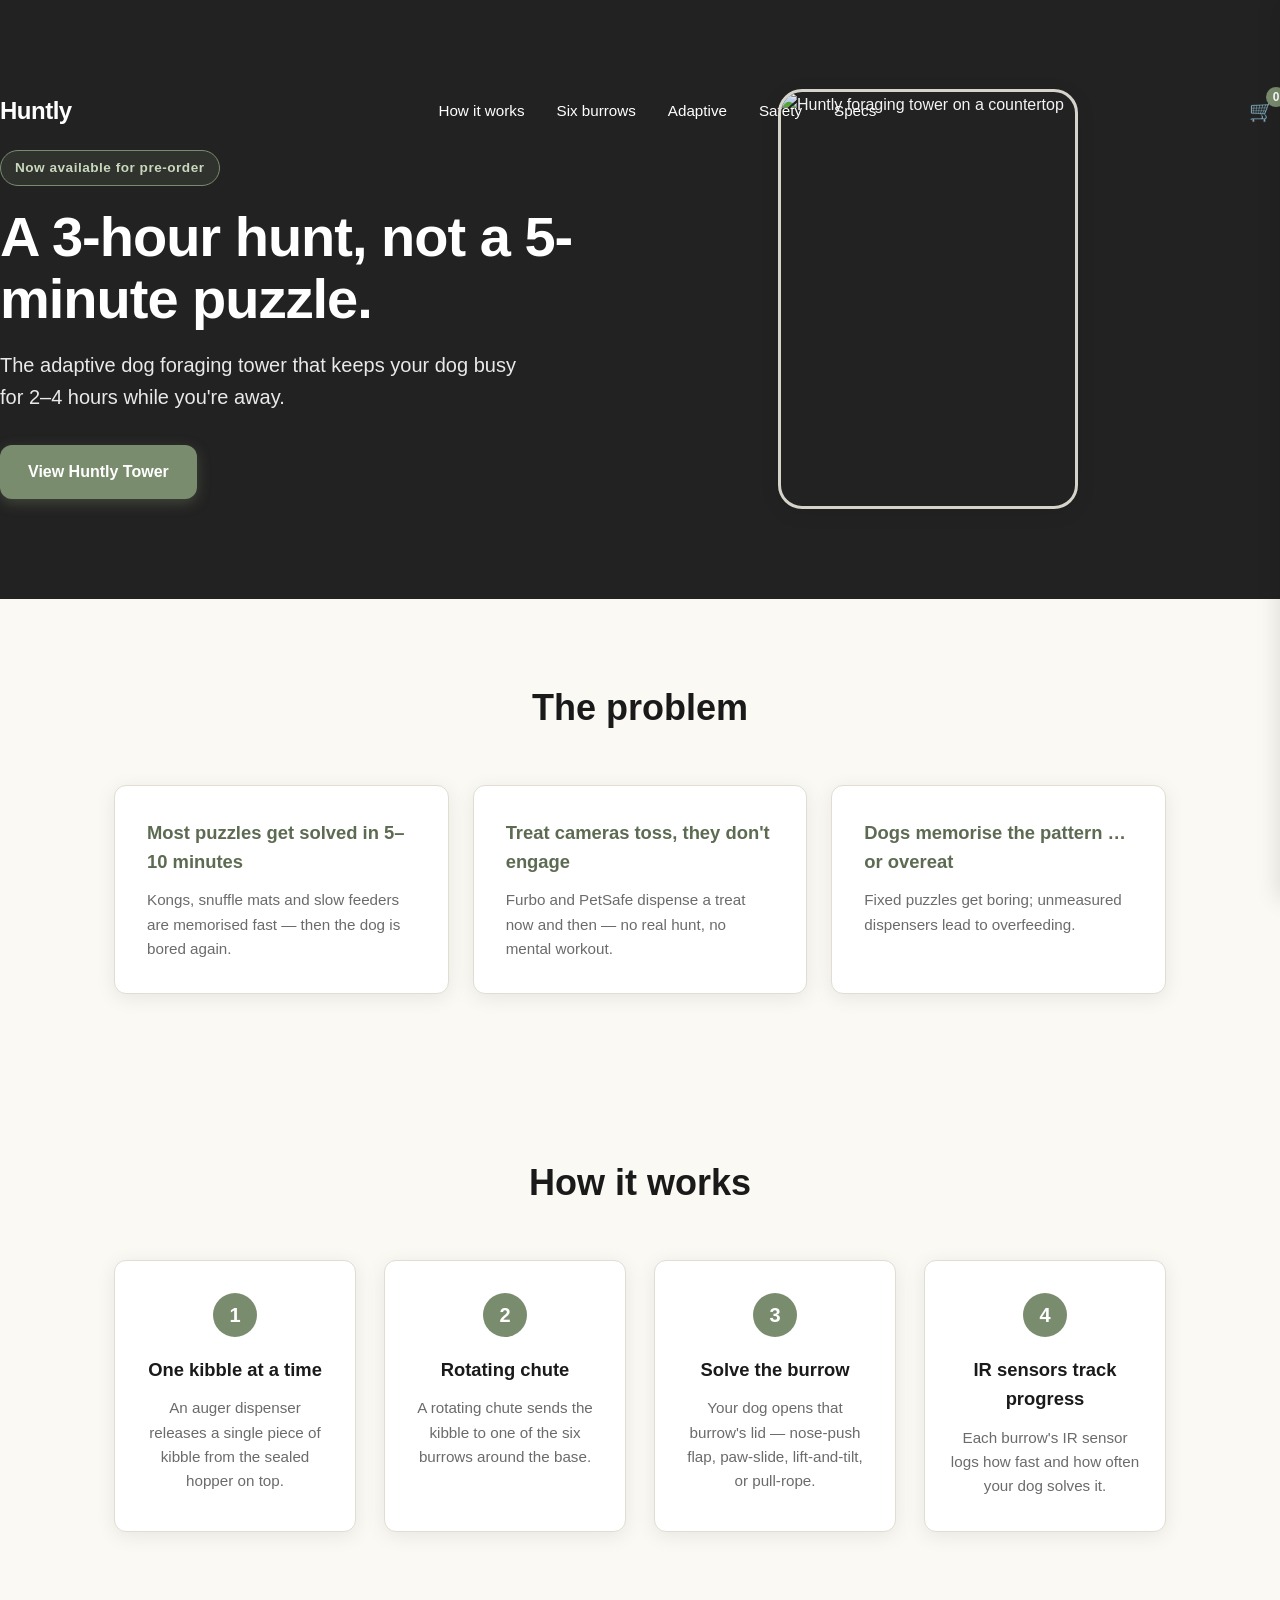
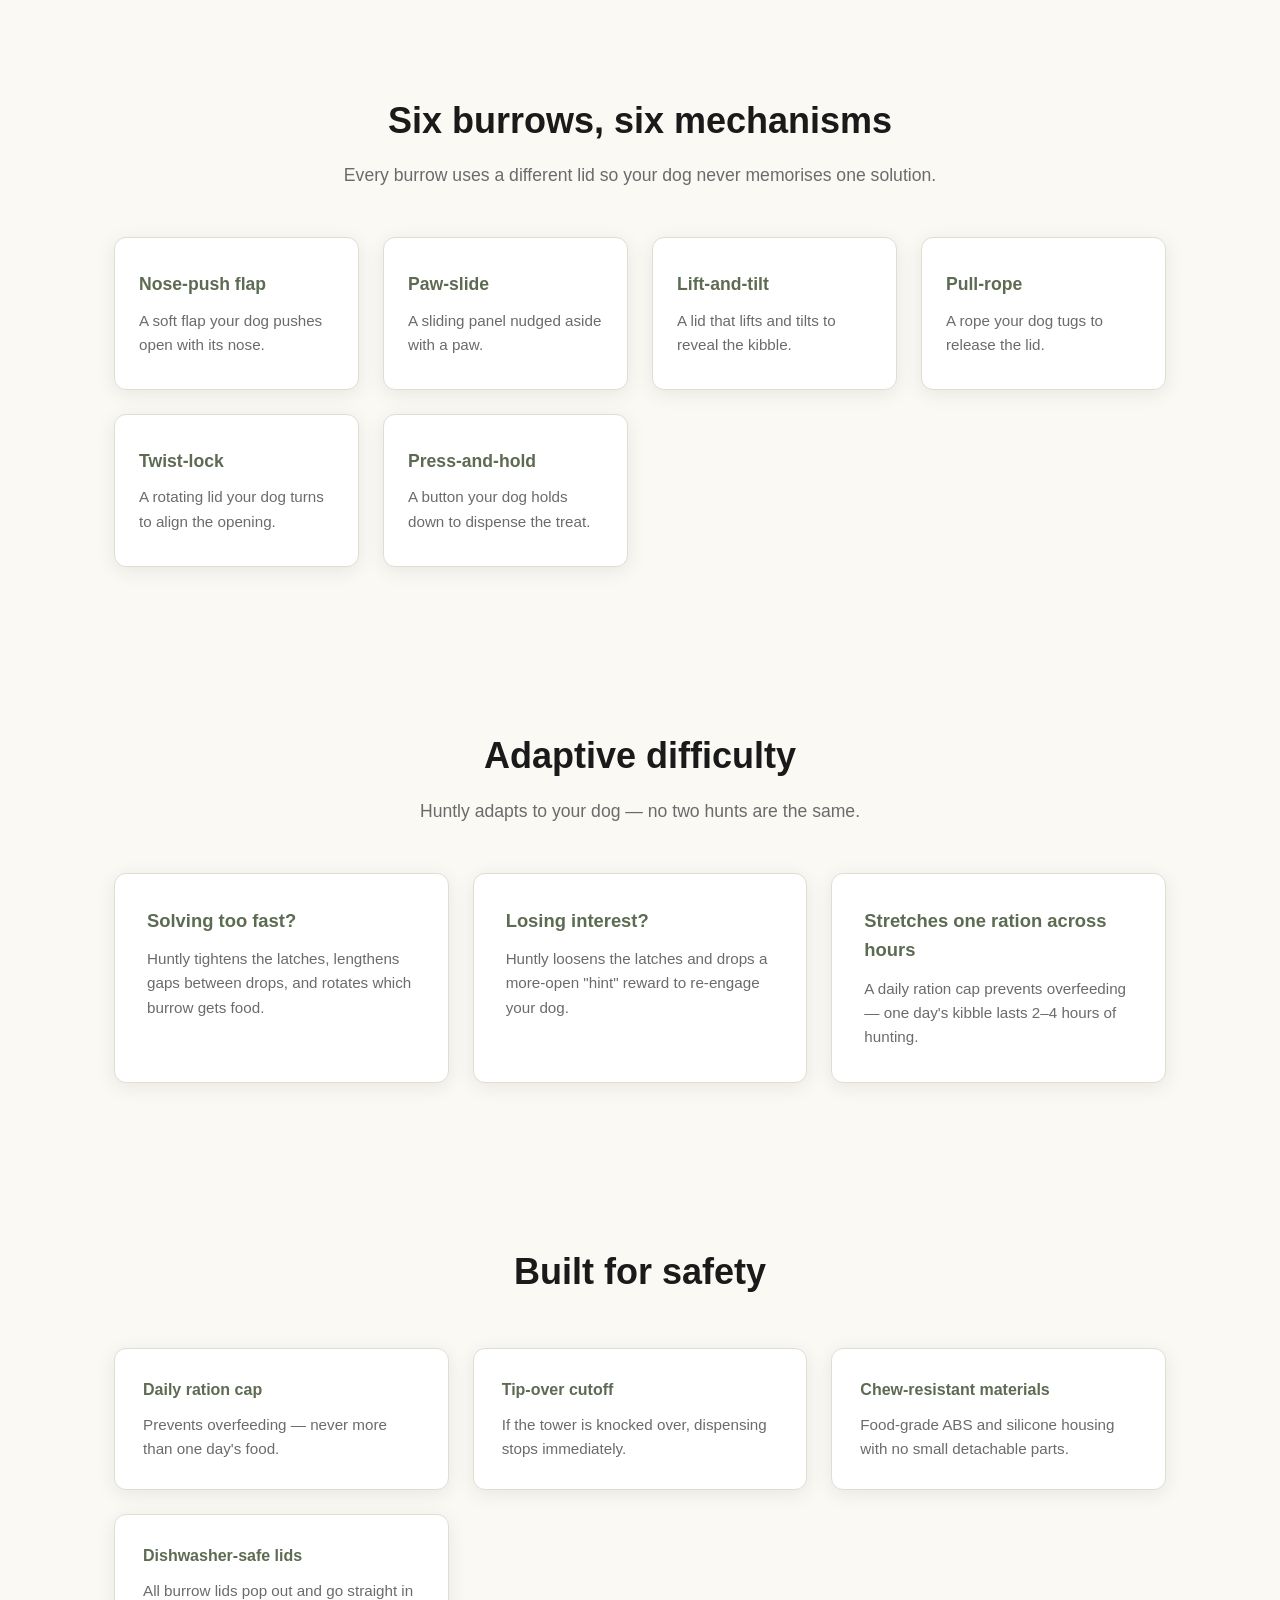
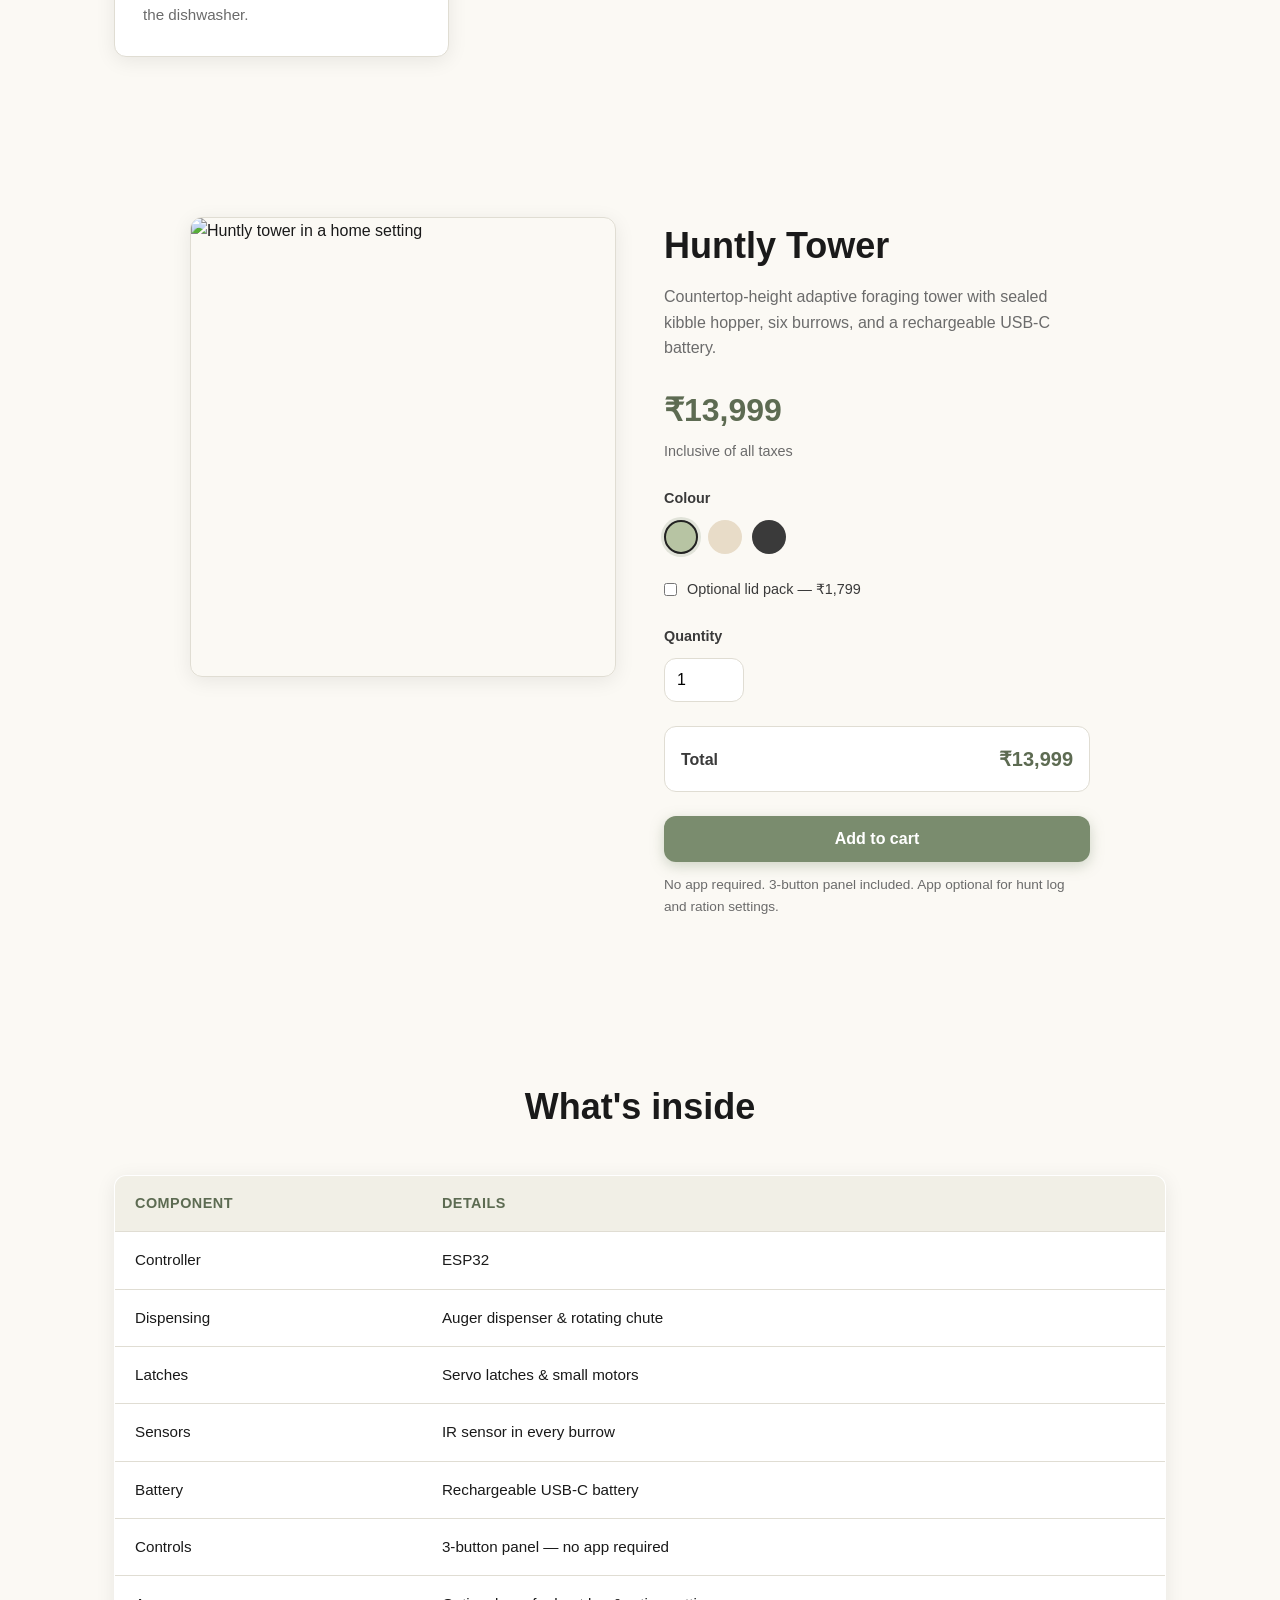
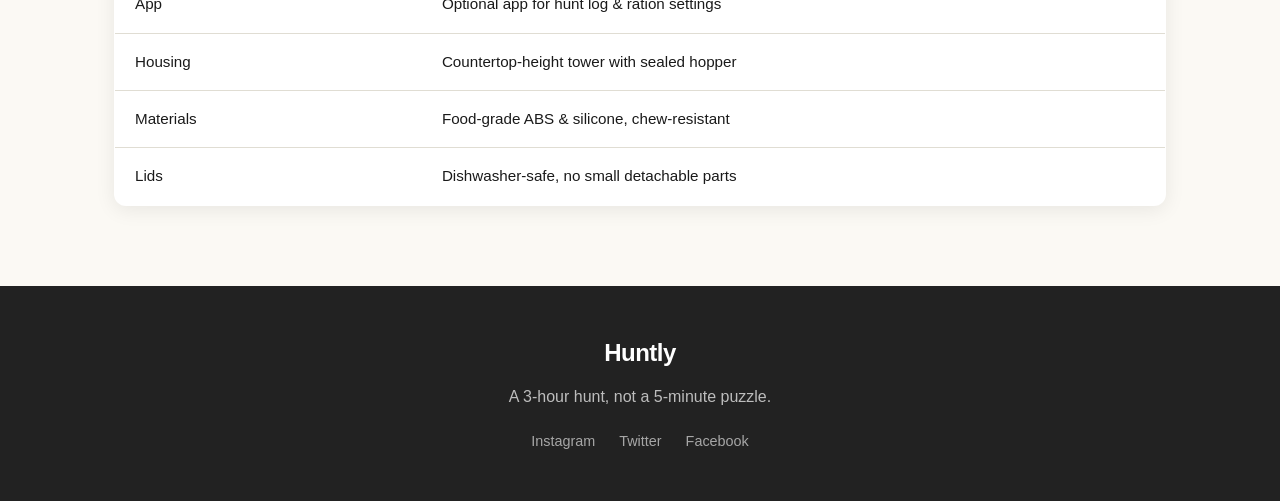
==== commit d09c58b2: "Fix rupee symbol and cart plus sign" ====
--- a/index.html
+++ b/index.html
@@ -171,7 +171,7 @@
           <h2>Huntly Tower</h2>
           <p class="product-desc">Countertop-height adaptive foraging tower with sealed kibble hopper, six burrows, and a rechargeable USB-C battery.</p>
           <div class="price-block">
-            <span class="price">&#8377;13,999</span>
+            <span class="price">₹13,999</span>
             <span class="price-note">Inclusive of all taxes</span>
           </div>
           <div class="color-options">
@@ -185,7 +185,7 @@
           <div class="addon-options">
             <label class="addon-label">
               <input type="checkbox" id="lid-pack">
-              Optional lid pack &mdash; &#8377;1,799
+              Optional lid pack &mdash; ₹1,799
             </label>
           </div>
           <div class="qty-selector">
@@ -194,7 +194,7 @@
           </div>
           <div class="total-block">
             <span class="total-label">Total</span>
-            <span class="total-price" id="product-total">&#8377;13,999</span>
+            <span class="total-price" id="product-total">₹13,999</span>
           </div>
           <button class="btn btn-primary btn-block add-to-cart" id="add-to-cart" aria-label="Add Huntly Tower to cart">
             Add to cart
@@ -253,9 +253,9 @@
     </div>
     <div class="cart-footer">
       <div class="cart-totals">
-        <div class="total-row"><span>Subtotal</span><span id="cart-subtotal">&#8377;0</span></div>
-        <div class="total-row"><span>Shipping</span><span id="cart-shipping">&#8377;149</span></div>
-        <div class="total-row total-row-final"><span>Total</span><span id="cart-total">&#8377;149</span></div>
+        <div class="total-row"><span>Subtotal</span><span id="cart-subtotal">₹0</span></div>
+        <div class="total-row"><span>Shipping</span><span id="cart-shipping">₹149</span></div>
+        <div class="total-row total-row-final"><span>Total</span><span id="cart-total">₹149</span></div>
       </div>
       <button class="btn btn-primary btn-block" id="checkout-btn" disabled>Checkout</button>
     </div>
--- a/style.css
+++ b/style.css
@@ -631,6 +631,249 @@
 
 .specs-table td {
   font-size: 0.95rem;
+}
+
+/* Checkout header */
+.checkout-header {
+  background: var(--surface);
+  border-bottom: 1px solid var(--border);
+}
+
+.checkout-header .nav .logo {
+  color: var(--primary);
+}
+
+/* Checkout */
+.checkout h2 {
+  font-size: 1.75rem;
+  margin-bottom: 8px;
+}
+
+.demo-badge {
+  display: inline-block;
+  padding: 6px 12px;
+  background: #fff3cd;
+  color: #856404;
+  border: 1px solid #ffeeba;
+  border-radius: var(--radius);
+  font-size: 0.85rem;
+  font-weight: 600;
+  margin-bottom: 24px;
+}
+
+.checkout-inner {
+  max-width: 700px;
+  margin: 0 auto;
+}
+
+.checkout-form {
+  background: var(--surface);
+  padding: 40px;
+  border-radius: var(--radius);
+  border: 1px solid var(--border);
+  box-shadow: var(--shadow);
+}
+
+.section-divider {
+  border: none;
+  border-top: 1px solid var(--border);
+  margin: 24px 0;
+}
+
+.address-title {
+  font-size: 1.1rem;
+  margin: 0 0 16px 0;
+  color: var(--primary-dark);
+}
+
+.form-group {
+  margin-bottom: 18px;
+}
+
+.form-group label {
+  display: block;
+  font-size: 0.95rem;
+  font-weight: 600;
+  margin-bottom: 6px;
+  color: var(--accent);
+}
+
+.form-group label .required {
+  color: #b00020;
+}
+
+.form-group input,
+.form-group select,
+.form-group textarea {
+  width: 100%;
+  padding: 12px 14px;
+  border: 1px solid var(--border);
+  border-radius: var(--radius);
+  font-size: 1rem;
+  background: #fff;
+}
+
+.form-group input:focus,
+.form-group select:focus,
+.form-group textarea:focus {
+  outline: none;
+  border-color: var(--primary);
+}
+
+.form-group textarea {
+  resize: vertical;
+  min-height: 70px;
+}
+
+.field-error {
+  display: block;
+  color: #b00020;
+  font-size: 0.85rem;
+  margin-top: 4px;
+}
+
+.field-hint {
+  display: block;
+  color: var(--text-muted);
+  font-size: 0.8rem;
+  margin-top: 4px;
+}
+
+.form-row {
+  display: grid;
+  grid-template-columns: 1fr 1fr;
+  gap: 16px;
+}
+
+.order-summary {
+  background: #f1efe6;
+  padding: 20px;
+  border-radius: var(--radius);
+}
+
+.summary-table {
+  width: 100%;
+  border-collapse: collapse;
+}
+
+.summary-table th,
+.summary-table td {
+  padding: 8px 0;
+  text-align: left;
+  border-bottom: 1px solid var(--border);
+  font-size: 0.95rem;
+}
+
+.summary-table tfoot tr td {
+  border-top: 1px solid var(--border);
+  padding-top: 10px;
+}
+
+.demo-notice {
+  background: #fff3cd;
+  border: 1px solid #ffeeba;
+  color: #856404;
+  padding: 14px;
+  border-radius: var(--radius);
+  font-size: 0.9rem;
+  margin-bottom: 20px;
+}
+
+/* Confirmation */
+.confirmation {
+  max-width: 640px;
+  margin: 0 auto;
+  text-align: center;
+}
+
+.confirmation-card {
+  background: var(--surface);
+  padding: 48px;
+  border-radius: var(--radius);
+  border: 1px solid var(--border);
+  box-shadow: var(--shadow);
+}
+
+.confirmation-order {
+  font-size: 1.25rem;
+  font-weight: 700;
+  color: var(--primary-dark);
+  margin-bottom: 24px;
+}
+
+.confirmation-card .summary-table {
+  margin: 0 auto 24px;
+  max-width: 100%;
+}
+
+.confirmation-actions {
+  margin-top: 32px;
+}
+
+.confirmation-actions .btn {
+  margin-right: 12px;
+}
+
+/* Orders lookup */
+.orders-lookup {
+  max-width: 560px;
+  margin: 0 auto;
+}
+
+.lookup-card {
+  background: var(--surface);
+  padding: 40px;
+  border-radius: var(--radius);
+  border: 1px solid var(--border);
+  box-shadow: var(--shadow);
+}
+
+.lookup-card h2 {
+  text-align: center;
+  margin-bottom: 24px;
+}
+
+.order-result {
+  margin-top: 24px;
+  padding: 24px;
+  border-radius: var(--radius);
+  border: 1px solid var(--border);
+  background: #f1efe6;
+  display: none;
+}
+
+.order-result.found {
+  border-color: var(--primary);
+  background: #eef3ea;
+  color: var(--primary-dark);
+}
+
+.order-result.notfound {
+  border-color: #b00020;
+  background: #fdecec;
+  color: #b00020;
+}
+
+.order-result h3 {
+  margin-bottom: 12px;
+}
+
+.order-result p {
+  margin-bottom: 6px;
+  font-size: 0.95rem;
+}
+
+@media (max-width: 640px) {
+  .checkout-form {
+    padding: 24px;
+  }
+  .form-row {
+    grid-template-columns: 1fr;
+  }
+  .confirmation-card,
+  .lookup-card {
+    padding: 24px;
+  }
 }
 
 /* Footer */
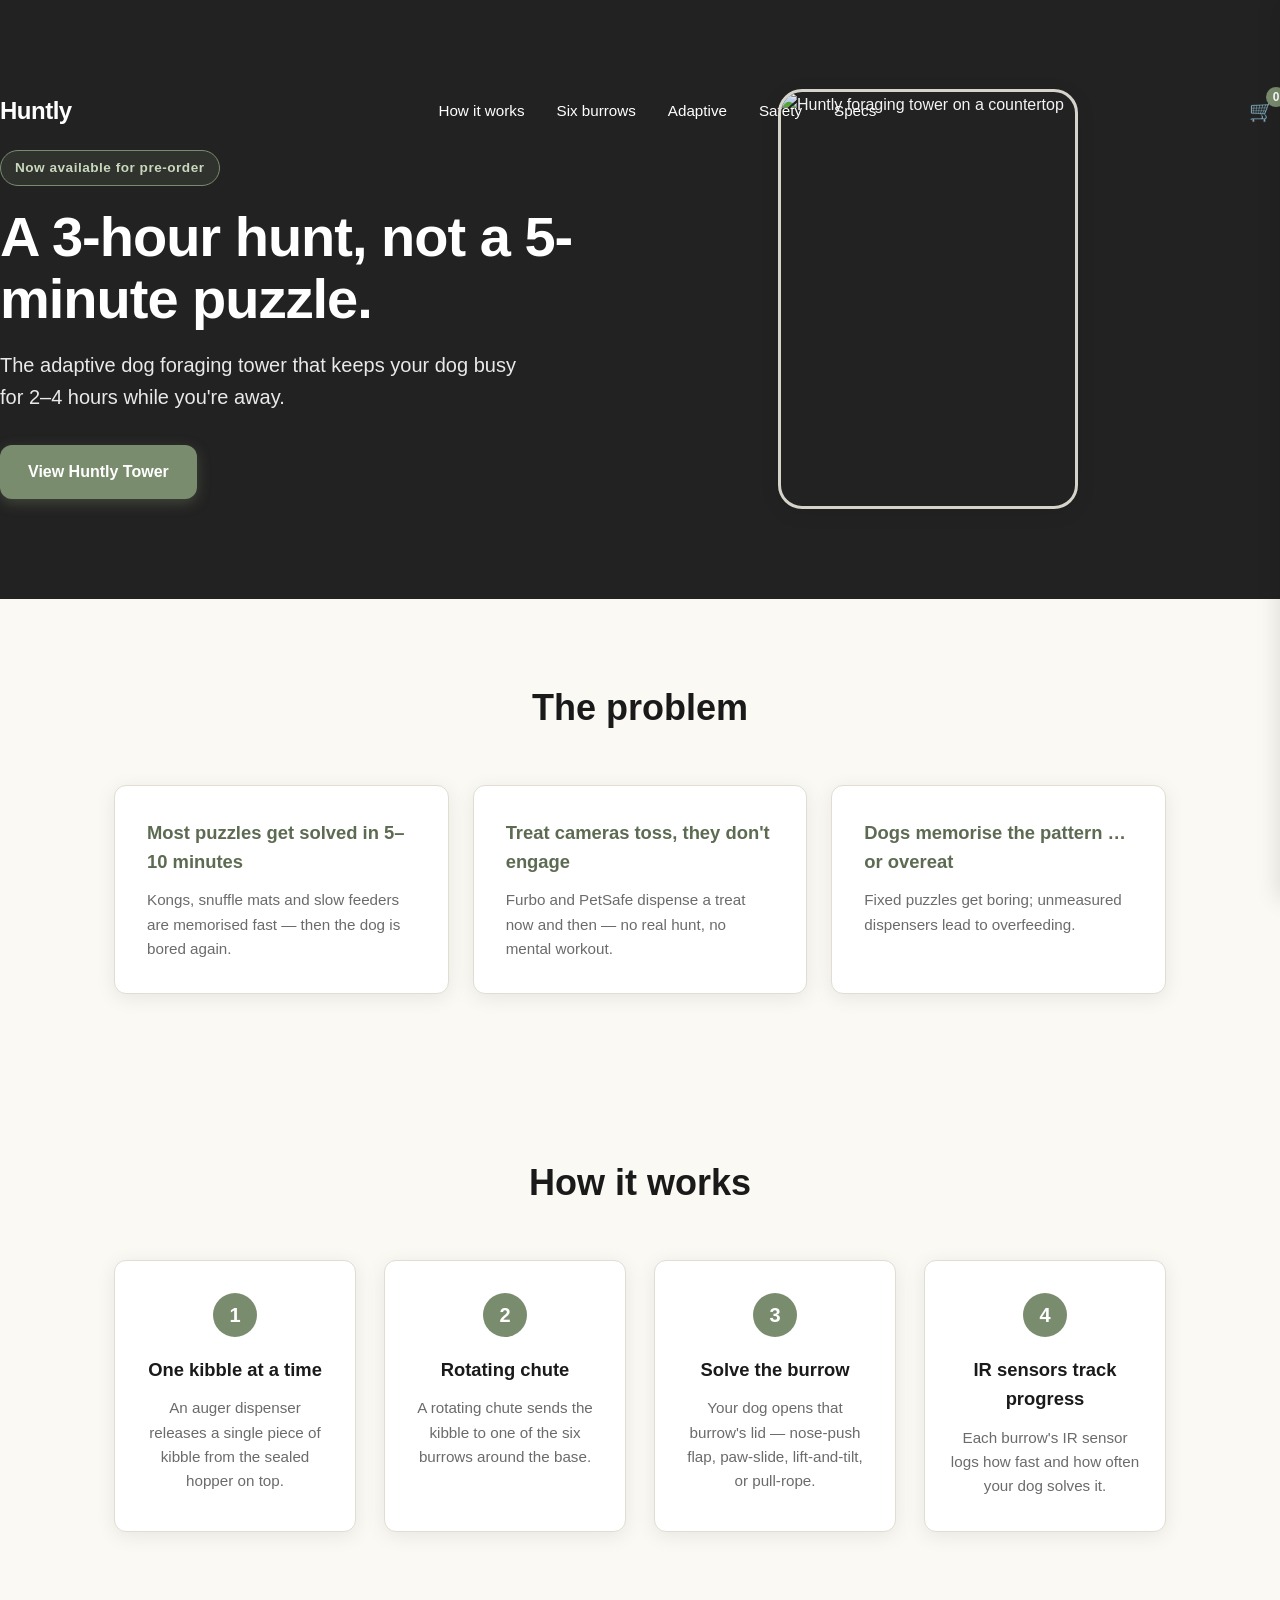
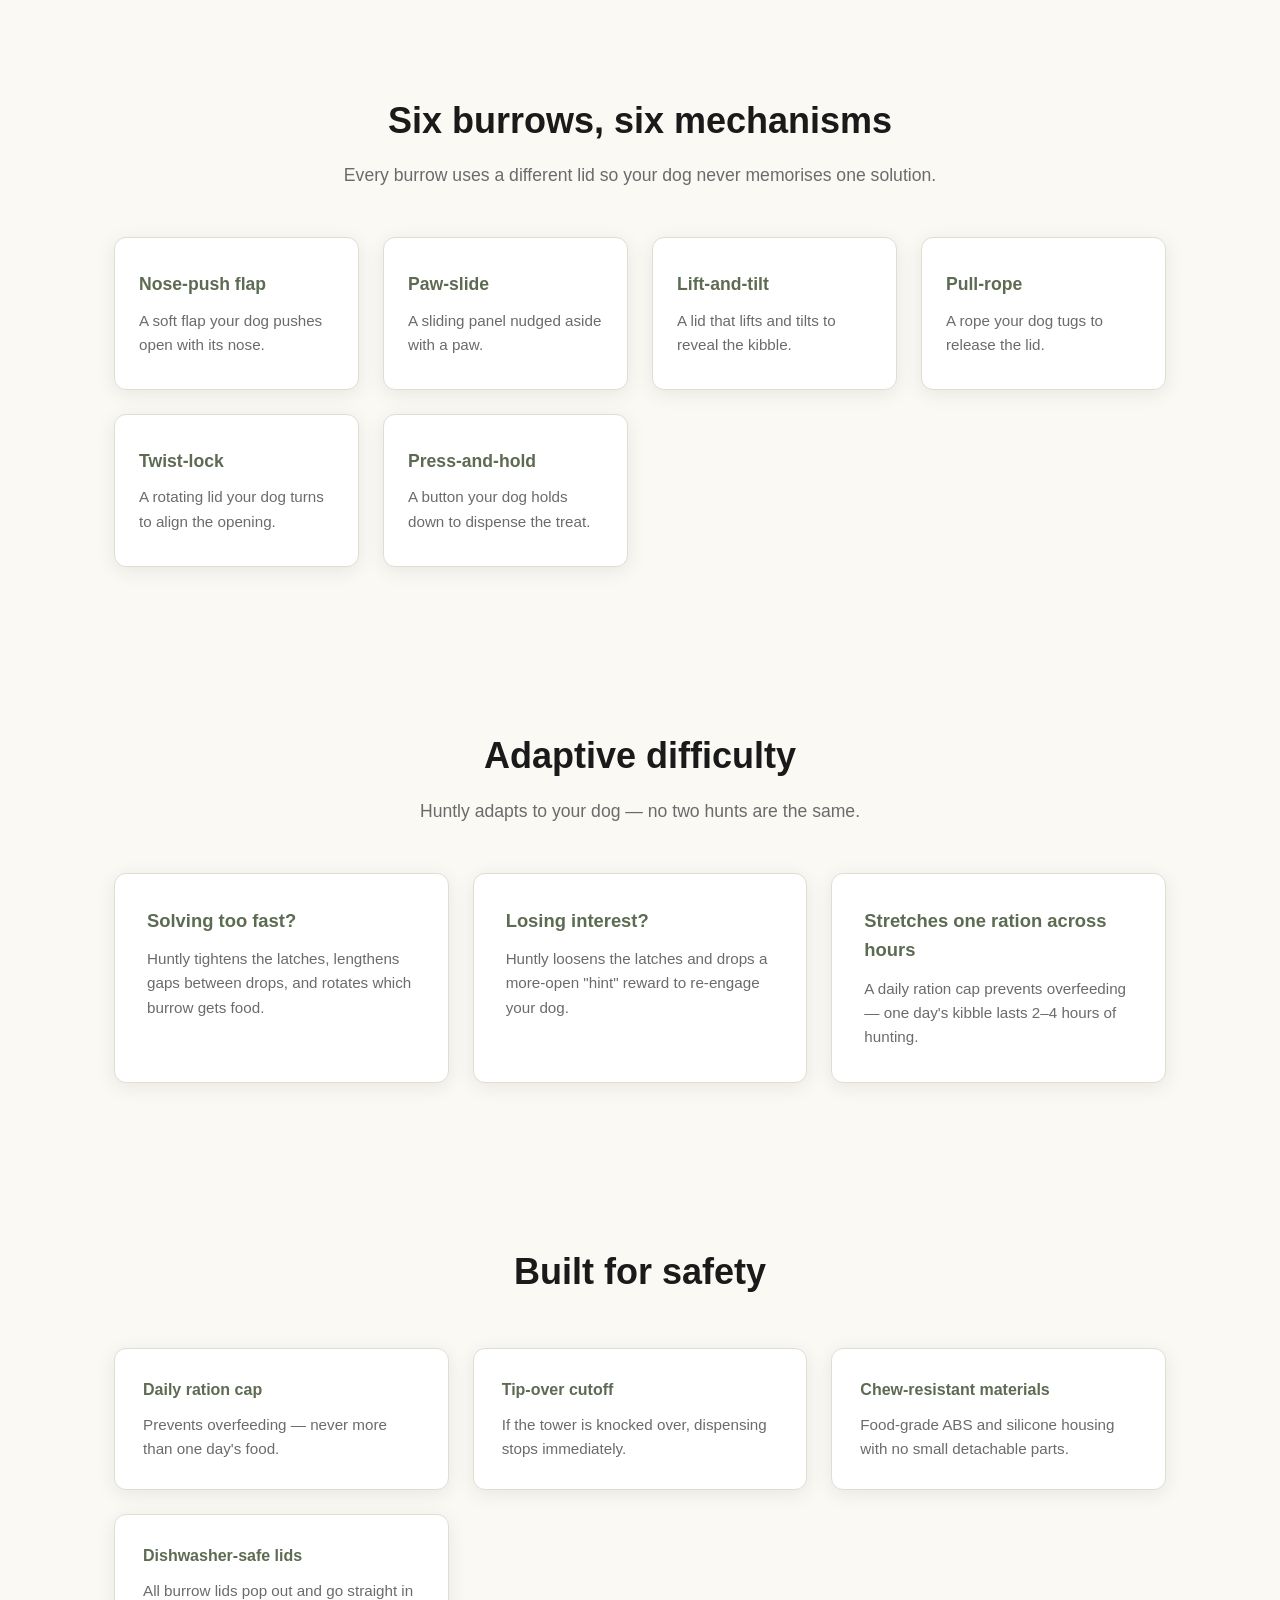
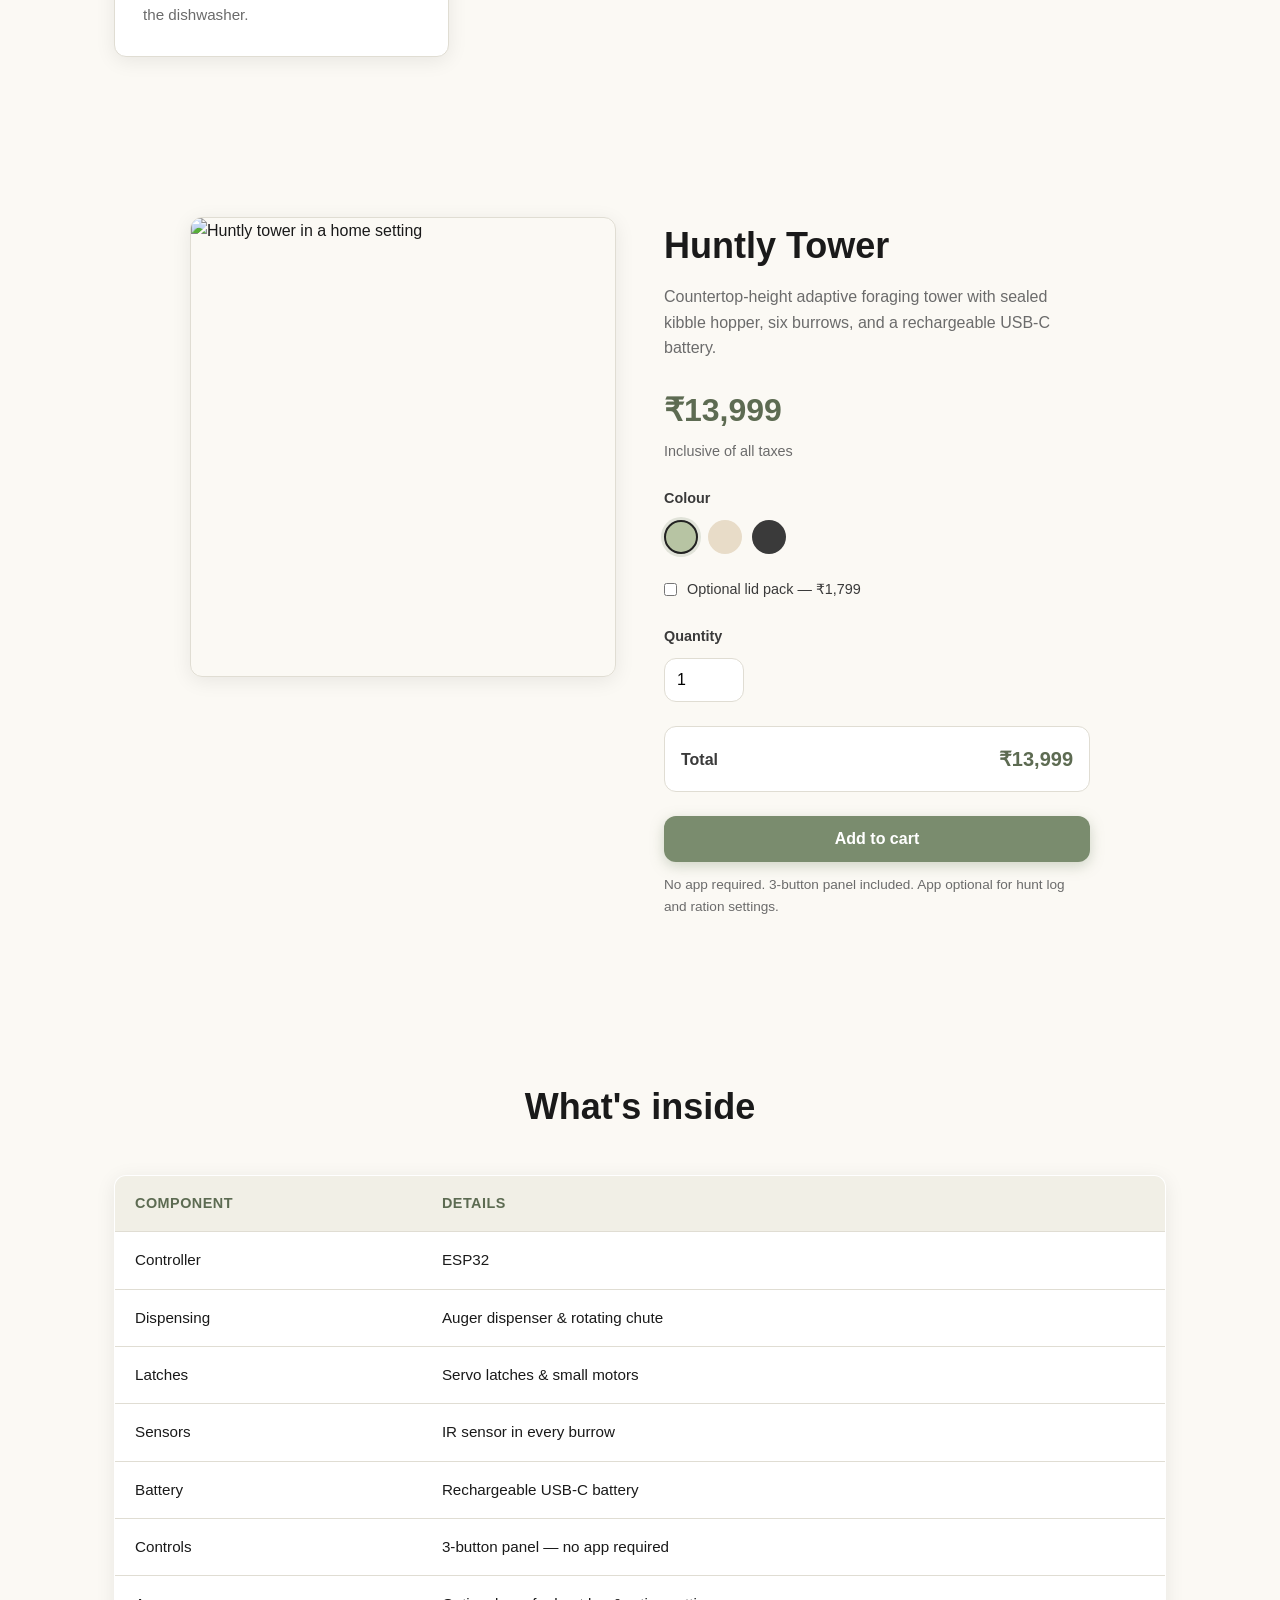
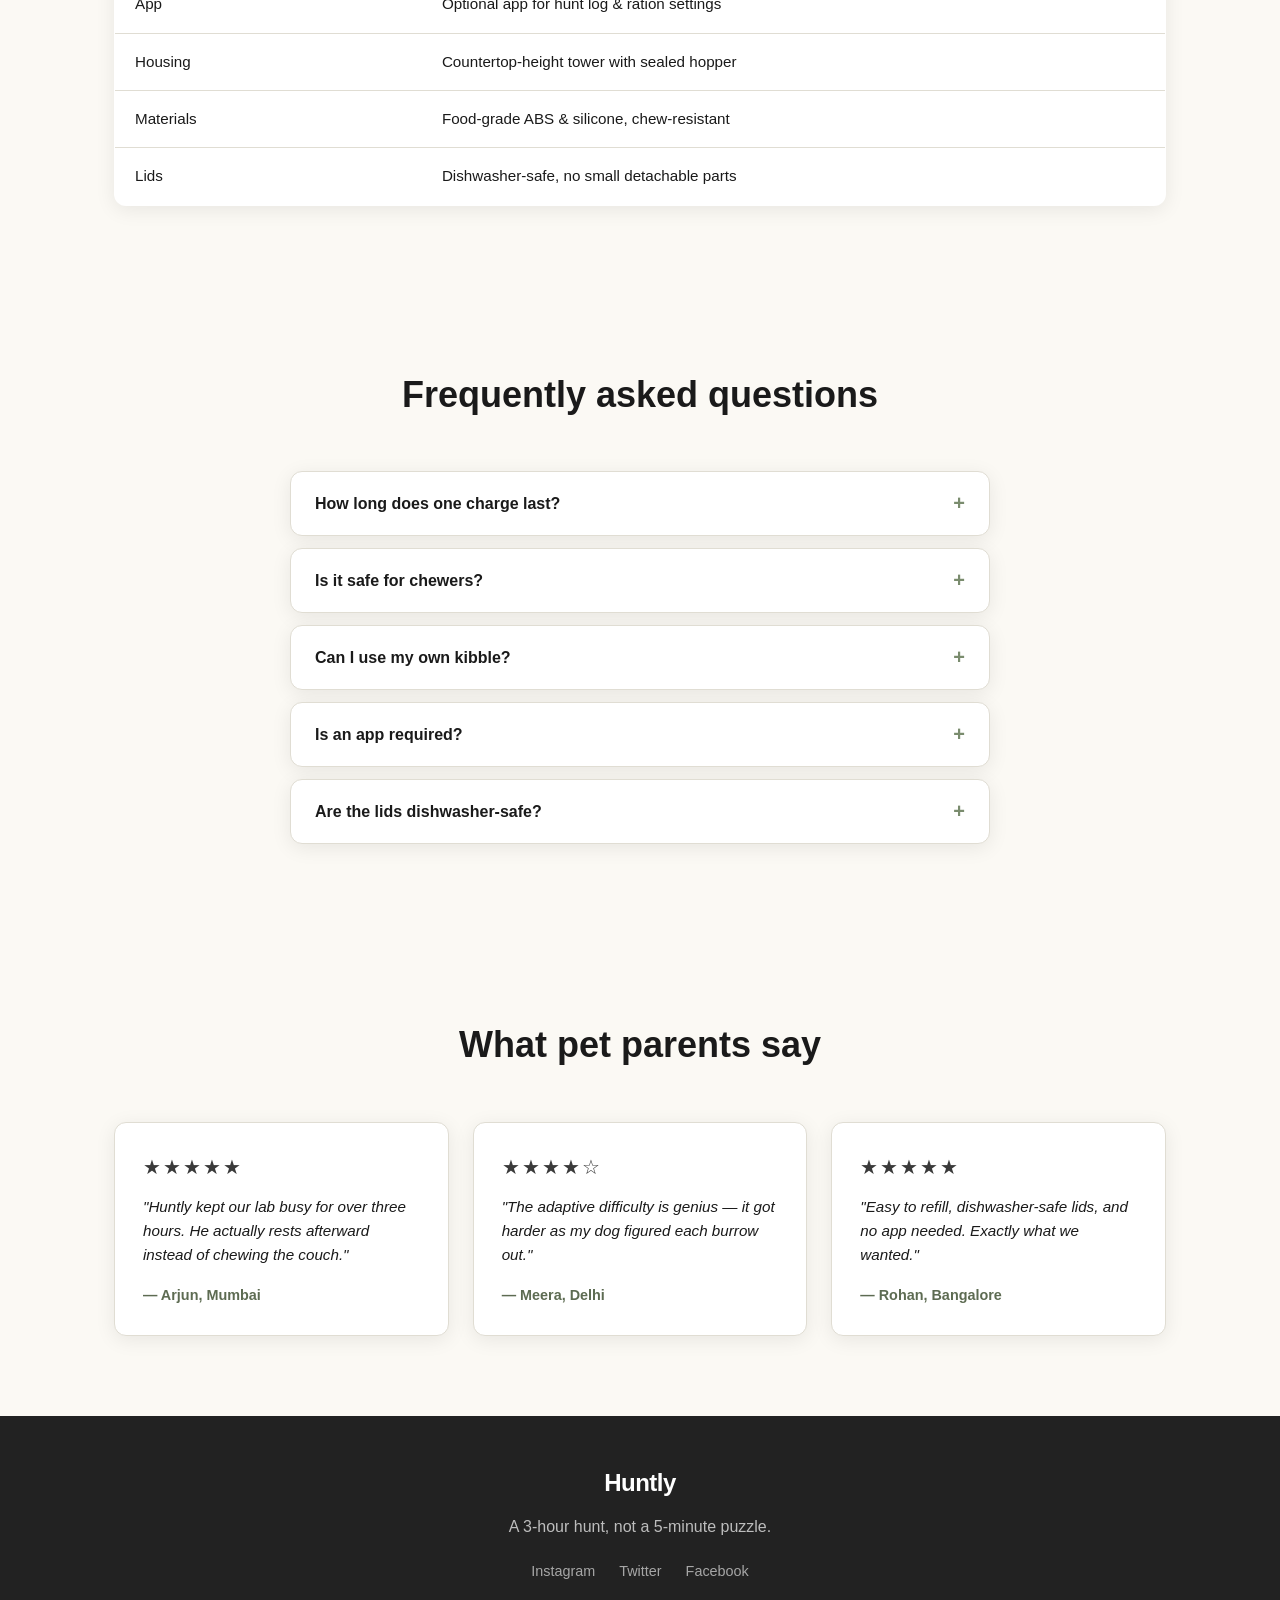
==== commit 71def8b9: "Add FAQ accordion, reviews section, and accessibility polish" ====
--- a/index.html
+++ b/index.html
@@ -228,6 +228,82 @@
     </div>
   </section>
 
+  <section id="faq" class="section faq">
+    <div class="container">
+      <h2>Frequently asked questions</h2>
+      <div class="accordion" id="faq-accordion">
+        <div class="accordion-item">
+          <button class="accordion-header" aria-expanded="false" aria-controls="faq-1" id="faq-btn-1">
+            How long does one charge last?
+            <span class="accordion-icon">+</span>
+          </button>
+          <div class="accordion-panel" id="faq-1" hidden>
+            <p>The rechargeable USB-C battery powers several days of typical use on a single charge, depending on how often your dog hunts.</p>
+          </div>
+        </div>
+        <div class="accordion-item">
+          <button class="accordion-header" aria-expanded="false" aria-controls="faq-2" id="faq-btn-2">
+            Is it safe for chewers?
+            <span class="accordion-icon">+</span>
+          </button>
+          <div class="accordion-panel" id="faq-2" hidden>
+            <p>Yes. The housing is chew-resistant food-grade ABS and silicone, with no small detachable parts, and dispensing stops if the tower is tipped over.</p>
+          </div>
+        </div>
+        <div class="accordion-item">
+          <button class="accordion-header" aria-expanded="false" aria-controls="faq-3" id="faq-btn-3">
+            Can I use my own kibble?
+            <span class="accordion-icon">+</span>
+          </button>
+          <div class="accordion-panel" id="faq-3" hidden>
+            <p>Yes. The sealed hopper takes standard dry kibble, and a daily ration cap prevents overfeeding.</p>
+          </div>
+        </div>
+        <div class="accordion-item">
+          <button class="accordion-header" aria-expanded="false" aria-controls="faq-4" id="faq-btn-4">
+            Is an app required?
+            <span class="accordion-icon">+</span>
+          </button>
+          <div class="accordion-panel" id="faq-4" hidden>
+            <p>No. Huntly works with its 3-button panel. The optional app is only for the hunt log and ration settings.</p>
+          </div>
+        </div>
+        <div class="accordion-item">
+          <button class="accordion-header" aria-expanded="false" aria-controls="faq-5" id="faq-btn-5">
+            Are the lids dishwasher-safe?
+            <span class="accordion-icon">+</span>
+          </button>
+          <div class="accordion-panel" id="faq-5" hidden>
+            <p>Yes. All burrow lids pop out and go straight in the dishwasher.</p>
+          </div>
+        </div>
+      </div>
+    </div>
+  </section>
+
+  <section id="reviews" class="section reviews">
+    <div class="container">
+      <h2>What pet parents say</h2>
+      <div class="reviews-grid">
+        <div class="review-card">
+          <div class="review-stars">&#9733;&#9733;&#9733;&#9733;&#9733;</div>
+          <p class="review-text">"Huntly kept our lab busy for over three hours. He actually rests afterward instead of chewing the couch."</p>
+          <p class="review-author">&mdash; Arjun, Mumbai</p>
+        </div>
+        <div class="review-card">
+          <div class="review-stars">&#9733;&#9733;&#9733;&#9733;&#9734;</div>
+          <p class="review-text">"The adaptive difficulty is genius &mdash; it got harder as my dog figured each burrow out."</p>
+          <p class="review-author">&mdash; Meera, Delhi</p>
+        </div>
+        <div class="review-card">
+          <div class="review-stars">&#9733;&#9733;&#9733;&#9733;&#9733;</div>
+          <p class="review-text">"Easy to refill, dishwasher-safe lids, and no app needed. Exactly what we wanted."</p>
+          <p class="review-author">&mdash; Rohan, Bangalore</p>
+        </div>
+      </div>
+    </div>
+  </section>
+
   <footer>
     <div class="container">
       <div class="logo">Huntly</div>
--- a/style.css
+++ b/style.css
@@ -874,6 +874,115 @@
   .lookup-card {
     padding: 24px;
   }
+}
+
+/* FAQ accordion */
+.faq h2 {
+  text-align: center;
+  font-size: 2.25rem;
+  margin-bottom: 48px;
+}
+
+.accordion {
+  max-width: 700px;
+  margin: 0 auto;
+}
+
+.accordion-item {
+  background: var(--surface);
+  border: 1px solid var(--border);
+  border-radius: var(--radius);
+  margin-bottom: 12px;
+  overflow: hidden;
+  box-shadow: var(--shadow);
+}
+
+.accordion-header {
+  width: 100%;
+  text-align: left;
+  padding: 20px 24px;
+  font-size: 1rem;
+  font-weight: 600;
+  background: transparent;
+  border: none;
+  cursor: pointer;
+  display: flex;
+  justify-content: space-between;
+  align-items: center;
+  color: var(--text);
+  transition: background 0.2s;
+}
+
+.accordion-header:hover,
+.accordion-header:focus {
+  background: #f1efe6;
+  outline: 2px solid var(--primary);
+  outline-offset: -2px;
+}
+
+.accordion-header[aria-expanded="true"] {
+  background: #eef3ea;
+  border-bottom: 1px solid var(--border);
+}
+
+.accordion-icon {
+  font-size: 1.25rem;
+  font-weight: 700;
+  color: var(--primary);
+  transition: transform 0.2s;
+}
+
+.accordion-header[aria-expanded="true"] .accordion-icon {
+  transform: rotate(45deg);
+}
+
+.accordion-panel {
+  padding: 0 24px 20px;
+  color: var(--text-muted);
+  font-size: 0.95rem;
+  line-height: 1.6;
+}
+
+/* Reviews */
+.reviews h2 {
+  text-align: center;
+  font-size: 2.25rem;
+  margin-bottom: 48px;
+}
+
+.reviews-grid {
+  display: grid;
+  grid-template-columns: repeat(auto-fit, minmax(280px, 1fr));
+  gap: 24px;
+}
+
+.review-card {
+  background: var(--surface);
+  padding: 28px;
+  border-radius: var(--radius);
+  border: 1px solid var(--border);
+  box-shadow: var(--shadow);
+}
+
+.review-stars {
+  color: var(--accent);
+  font-size: 1.25rem;
+  margin-bottom: 12px;
+  letter-spacing: 2px;
+}
+
+.review-text {
+  font-style: italic;
+  color: var(--text);
+  margin-bottom: 16px;
+  font-size: 0.95rem;
+  line-height: 1.6;
+}
+
+.review-author {
+  font-size: 0.9rem;
+  color: var(--primary-dark);
+  font-weight: 600;
 }
 
 /* Footer */
